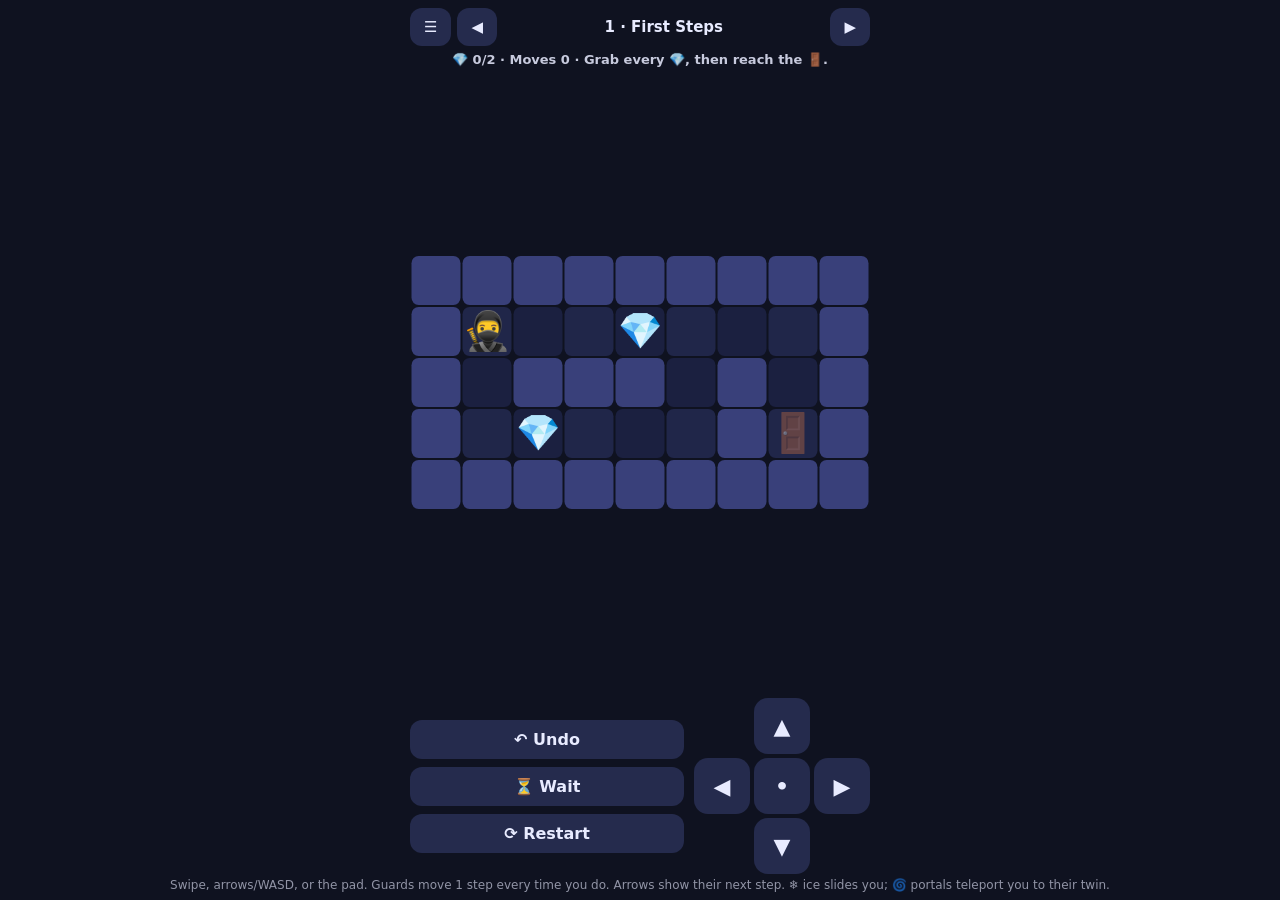
==== index.html @ 70b58069 "Add files via upload" ====
<!DOCTYPE html>
<html lang="en"><head><meta charset="utf-8">
<meta name="viewport" content="width=device-width,initial-scale=1,maximum-scale=1,user-scalable=no,viewport-fit=cover">
<meta name="mobile-web-app-capable" content="yes"><meta name="apple-mobile-web-app-capable" content="yes">
<title>Shadow Heist</title>
<meta name="theme-color" content="#0f1220"><meta name="description" content="Shadow Heist - a stealth logic puzzle game. 105 levels, works offline.">
<link rel="manifest" href="/manifest.webmanifest"><link rel="icon" href="/icon-192.png"><link rel="apple-touch-icon" href="/icon-192.png">
<style>
*{box-sizing:border-box;-webkit-tap-highlight-color:transparent;user-select:none;-webkit-user-select:none}
html,body{margin:0;height:100%;background:#0f1220;color:#e8ebff;font-family:system-ui,-apple-system,sans-serif;overflow:hidden;touch-action:none}
#app{height:100%;display:flex;flex-direction:column;align-items:center;padding:max(8px,env(safe-area-inset-top)) 10px max(8px,env(safe-area-inset-bottom))}
.bar{width:100%;max-width:460px;display:flex;align-items:center;justify-content:space-between;gap:6px;font-weight:700;font-size:15px}
.bar span{flex:1;text-align:center}
button{font:inherit;color:#e8ebff;background:#252b4d;border:0;border-radius:12px;padding:10px 14px;font-weight:700}
button:active{background:#3a4280;transform:scale(.95)}
#wrap{flex:1;min-height:0;width:100%;max-width:460px;margin:6px 0}
canvas{width:100%;height:100%;display:block}
#ctl{width:100%;max-width:460px;display:flex;align-items:center;justify-content:space-between;gap:10px}
.act{display:flex;flex-direction:column;gap:8px;flex:1}
#dp{display:grid;grid-template-columns:repeat(3,56px);grid-template-rows:repeat(3,56px);gap:4px}
#dp button{padding:0;font-size:22px;border-radius:14px}
#ov{position:fixed;inset:0;background:rgba(10,12,28,.88);display:none;flex-direction:column;align-items:center;justify-content:center;gap:14px;text-align:center;padding:20px}
#ov h1{margin:0;font-size:34px}#ov p{margin:0;opacity:.85;max-width:320px;line-height:1.4}
#ov button{background:#ffcc4d;color:#222;font-size:18px;padding:12px 26px}
#menu{position:fixed;inset:0;background:rgba(10,12,28,.97);display:none;flex-direction:column;align-items:center;padding:max(14px,env(safe-area-inset-top)) 14px 14px;overflow-y:auto;touch-action:pan-y}
#gr{display:grid;grid-template-columns:repeat(5,1fr);gap:8px;width:100%;max-width:420px;margin:12px 0}
#gr button{padding:12px 0;font-size:15px}#gr .dn{background:#2d6a4f}#gr .cu{outline:3px solid #ffcc4d}
#hint{font-size:12px;opacity:.6;margin-top:4px;text-align:center}
</style></head>
<body><div id="app">
<div class="bar"><button id="mn">☰</button><button id="pv">◀</button><span id="ti"></span><button id="nx">▶</button></div>
<div class="bar" style="font-size:13px;opacity:.85;margin-top:6px"><span id="st"></span></div>
<div id="wrap"><canvas id="c"></canvas></div>
<div id="ctl">
 <div class="act"><button id="un">↶ Undo</button><button id="wt">⏳ Wait</button><button id="rs">⟳ Restart</button></div>
 <div id="dp"><i></i><button data-d="0,-1">▲</button><i></i><button data-d="-1,0">◀</button><button data-d="0,0">•</button><button data-d="1,0">▶</button><i></i><button data-d="0,1">▼</button><i></i></div>
</div>
<div id="hint">Swipe, arrows/WASD, or the pad. Guards move 1 step every time you do. Arrows show their next step. ❄ ice slides you; 🌀 portals teleport you to their twin.</div>
</div>
<div id="menu"><h2 style="margin:6px 0">Choose level</h2><div id="gr"></div><button id="mc">Close</button></div>
<div id="ov"><h1 id="oh"></h1><p id="op"></p><button id="ob"></button></div>
<script>
// Legend: # wall . floor P you * gem E exit  B crate (push it)
// guards: h→ H← v↓ V↑ (patrol, turn around at walls/crates)
const L=[
{n:"1 · First Steps",t:"Grab every 💎, then reach the 🚪.",m:[
"#########",
"#P..*...#",
"#.###.#.#",
"#.*...#E#",
"#########"]},
{n:"2 · The Patrol",t:"One guard. Time your dash — you can Wait.",m:[
"#########",
"#P......#",
"#.#####.#",
"#.*.h.*.#",
"#.#####.#",
"#......E#",
"#########"]},
{n:"3 · Crossfire",t:"Two guards. Watch their arrows.",m:[
"#########",
"#P..*...#",
"#.#.#.#.#",
"#....H..#",
"#.#.#.#.#",
"#*.v..*E#",
"#########"]},
{n:"4 · Hide & Seek",t:"The corridor is narrow. Find the nook.",m:[
"#########",
"#P......#",
"#.#####.#",
"#.*...*.#",
"#.#######",
"#...h..E#",
"###.#####",
"#########"]},
{n:"5 · Crate Wall",t:"Crates stop guards too. Use them.",m:[
"###########",
"#P...#...*#",
"#.##.#.##.#",
"#.*..B..#.#",
"#.##.#.##.#",
"#....h....#",
"#.##.#.##.#",
"#*...V...E#",
"###########"]},
{n:"6 · Alley",t:"Plan your route.",m:["#######","#..*..#","#.E...#","#..*..#","#...P.#","#######"]},
{n:"7 · Rooftop",t:"Plan your route.",m:["#######","#....E#","#.....#","#*..P.#","#.*...#","#######"]},
{n:"8 · Vault",t:"Plan your route.",m:["#######","#*..P.#","#.....#","#.....#","#..*E.#","#######"]},
{n:"9 · Lobby",t:"Watch the arrows. Timing is everything.",m:["#######","#.EV..#","#.*...#","#P....#","#...*.#","#######"]},
{n:"10 · Archive",t:"Watch the arrows. Timing is everything.",m:["#######","#.EP..#","#.....#","#h..*.#","#...*.#","#######"]},
{n:"11 · Garage",t:"Watch the arrows. Timing is everything.",m:["#######","#..vE.#","#..*..#","#..*..#","#....P#","#######"]},
{n:"12 · Tunnel",t:"Guards turn at walls and crates.",m:["#######","#.....#","#..E.*#","#.H...#","#.B*.P#","#######"]},
{n:"13 · Gallery",t:"Guards turn at walls and crates.",m:["#######","#.B.VE#","#.....#","#...*.#","#P.*..#","#######"]},
{n:"14 · Cellar",t:"Guards turn at walls and crates.",m:["#######","#..*..#","#..*H.#","#P..E.#","#....B#","#######"]},
{n:"15 · Atrium",t:"Guards turn at walls and crates.",m:["#######","#...vE#","#P..*.#","#.*...#","#B....#","#######"]},
{n:"16 · Lab",t:"Guards turn at walls and crates.",m:["#######","#H.**.#","#.....#","#B.E..#","#...P.#","#######"]},
{n:"17 · Dock",t:"Guards turn at walls and crates.",m:["#######","#..*.E#","#.*..B#","#.v...#","#...P.#","#######"]},
{n:"18 · Penthouse",t:"Guards turn at walls and crates.",m:["########","#B.*#*.#","#*....h#","#..E...#","##..P..#","########"]},
{n:"19 · Bunker",t:"Guards turn at walls and crates.",m:["########","#.P..*B#","#*E#...#","#...H*.#","##.....#","########"]},
{n:"20 · Museum",t:"Guards turn at walls and crates.",m:["########","#.V*.###","#B..*..#","#E*....#","#P..##.#","########"]},
{n:"21 · Casino",t:"Guards turn at walls and crates.",m:["########","#*....P#","#..B#.*#","#.H....#","#E#*#V##","#..#####","########"]},
{n:"22 · Subway",t:"Guards turn at walls and crates.",m:["########","##..H..#","#..V.*.#","#.*..E.#","#*#..P##","#B.....#","########"]},
{n:"23 · Library",t:"Guards turn at walls and crates.",m:["########","#P..#*.#","#....B.#","#..*v#.#","#.....V#","##.*.E.#","########"]},
{n:"24 · Harbor",t:"Guards turn at walls and crates.",m:["########","#....P.#","#.B...##","#...E#*#","#h*.H*.#","###...##","########"]},
{n:"25 · Mansion",t:"Guards turn at walls and crates.",m:["########","#......#","#VE#..P#","#...B#.#","#*#.h.*#","#..#..*#","########"]},
{n:"26 · Depot",t:"Guards turn at walls and crates.",m:["########","#..v...#","##.*..B#","#.#....#","#.*..h.#","#*PE##.#","########"]},
{n:"27 · Tower",t:"Guards turn at walls and crates.",m:["########","#.B..#.#","#V#...V#","#*.#*..#","#..P*#.#","#...#.E#","########"]},
{n:"28 · Cargo",t:"Guards turn at walls and crates.",m:["########","#.E..#.#","#..#..*#","#.*.h.V#","#*.#...#","#B...P.#","########"]},
{n:"29 · Studio",t:"Guards turn at walls and crates.",m:["########","#.*E.P##","#.#.####","##.*H..#","#..*hB.#","#..#...#","########"]},
{n:"30 · Bank",t:"Guards turn at walls and crates.",m:["#########","#..*.h..#","#.#.#E*B#","##..#.P.#","#.*...*.#","#..v#...#","#########"]},
{n:"31 · Metro",t:"Guards turn at walls and crates.",m:["#########","#...E.*.#","#P.....##","#..B..V.#","#.#.*...#","##H*.*#.#","#########"]},
{n:"32 · Palace",t:"Guards turn at walls and crates.",m:["#########","##.v...B#","#.H.*.P.#","#*#.#..*#","#.*..#.##","#...E.###","#########"]},
{n:"33 · Foundry",t:"Guards turn at walls and crates.",m:["#########","#*#.#.*##","#......##","#..#.P#.#","#v#..#.B#","#E*H..*.#","#########"]},
{n:"34 · Express",t:"Guards turn at walls and crates.",m:["#########","#.###.#.#","#.##.E..#","#*h..#*B#","#v...*..#","#*#...#P#","#########"]},
{n:"35 · Lounge",t:"Guards turn at walls and crates.",m:["#########","#.*P.##.#","#....E..#","#.v#.h..#","#*..*#.*#","##.B###.#","#########"]},
{n:"36 · Citadel",t:"Guards turn at walls and crates.",m:["#########","#BH.**.##","##...#..#","##.P...##","##*..#V.#","###....*#","###..E..#","#########"]},
{n:"37 · Grid",t:"Guards turn at walls and crates.",m:["#########","##*.h.#.#","##*V.B..#","###..*..#","#P..B#..#","#.#.#.*.#","#.#.#E#.#","#########"]},
{n:"38 · Maze",t:"Guards turn at walls and crates.",m:["#########","#...EP*B#","#h......#","##*.h..*#","#.#..#..#","#.*##.#.#","#.......#","#########"]},
{n:"39 · Loop",t:"Guards turn at walls and crates.",m:["#########","#.#.B..##","#...B#*.#","#*#.#.#.#","#..h..*.#","##....P.#","#*h....E#","#########"]},
{n:"40 · Shaft",t:"Guards turn at walls and crates.",m:["#########","######..#","####..*.#","##B.##EV#","#h......#","#.*.*#P.#","#...*.#.#","#########"]},
{n:"41 · Relay",t:"Guards turn at walls and crates.",m:["#########","#.v##.*.#","#..#.##.#","#*..*##P#","#B...#..#","#..#V...#","#E.H...*#","#########"]},
{n:"42 · Nexus",t:"Guards turn at walls and crates.",m:["##########","##...#..*#","#.*.H##..#","#H....*.##","##B#..P*##","##B..*..E#","#h......##","##########"]},
{n:"43 · Cipher",t:"Guards turn at walls and crates.",m:["##########","#*##.....#","#..##*.#.#","#v..H*####","#.#E.B.#.#","#..*.#...#","#...v.*.P#","##########"]},
{n:"44 · Mirage",t:"Guards turn at walls and crates.",m:["##########","#**H...###","#.E...P#.#","#V#B....H#","#..##*##.#","#*..##*###","#......###","##########"]},
{n:"45 · Eclipse",t:"Guards turn at walls and crates.",m:["##########","##.*h.####","##BB.#####","#.h...#..#","#...*..P##","#...vE.**#","#......#*#","##########"]},
{n:"46 · Phantom",t:"Guards turn at walls and crates.",m:["##########","#.E.BP...#","#.v.....v#","##*......#","##*#..#..#","#*...*#..#","#..#H.*..#","##########"]},
{n:"47 · Echo",t:"Guards turn at walls and crates.",m:["##########","#...hV...#","###..*#E.#","##.*.*.#P#","###...#..#","##**#V...#","#...B...##","##########"]},
{n:"48 · Pulse",t:"Guards turn at walls and crates.",m:["##########","##h*...*.#","#..*##...#","#.....#.B#","#.#H.....#","#.E...P..#","#...h**..#","##########"]},
{n:"49 · Vertex",t:"Guards turn at walls and crates.",m:["##########","##.H.**.B#","#.#..#..E#","#VB#..H..#","#*.##*#..#","#*#..#.P.#","#........#","##########"]},
{n:"50 · Zenith",t:"Guards turn at walls and crates.",m:["##########","#*..P....#","#.h...*.H#","##.##B.#*#","#..#.#.###","##.H....##","#...*#*EB#","##########"]},
{n:"51 · Orbit",t:"Guards turn at walls and crates.",m:["##########","#...*....#","#.*...#..#","##.E##P*##","#.v###...#","#.#..#...#","#...*h...#","#.*B..#v##","##########"]},
{n:"52 · Prism",t:"Guards turn at walls and crates.",m:["##########","#.....#.*#","#*..H..h.#","#.P.E.####","#...*V.###","#.#..*.###","###...B.##","#.*...####","##########"]},
{n:"53 · Rift",t:"Guards turn at walls and crates.",m:["##########","#....#####","#P..v#.###","#...*...##","#..#..**H#","#*.h...###","#....#..##","#..BE.#*##","##########"]},
{n:"54 · Ember",t:"Guards turn at walls and crates.",m:["###########","#..#.*..###","##.#...####","#..B*.*..##","#..#.V.#..#","#B..#.v..*#","#.#.#.*.*P#","#.#.#.V..E#","###########"]},
{n:"55 · Frost",t:"Guards turn at walls and crates.",m:["###########","#.###*#.P.#","#...h.##.##","##*.#.##..#","#.**#..#.##","#.##BV#..E#","##.H..#**.#","#####...#.#","###########"]},
{n:"56 · Onyx",t:"Guards turn at walls and crates.",m:["###########","###.#.....#","#v.*.E...##","#..#..*..##","#.....#...#","#*P....v..#","#.#.H.*..H#","#B.*...#*.#","###########"]},
{n:"57 · Cobalt",t:"Guards turn at walls and crates.",m:["###########","#.#*..#..*#","#..*.h.#.##","##*#*...V##","###.#E##.B#","##...P...##","##.##...H.#","#h....#..*#","###########"]},
{n:"58 · Argon",t:"Guards turn at walls and crates.",m:["###########","###*###...#","##.P##.H*.#","#...*hH**##","##..#E....#","#..B.#...##","#.B#.##V..#","#.*.###..##","###########"]},
{n:"59 · Helix",t:"Guards turn at walls and crates.",m:["###########","#....H**.##","##.#..#*..#","#..#....v.#","#.#*.*.#.##","#.#v.#..#.#","#E.*B#.P#.#","#...#....h#","###########"]},
{n:"60 · Quartz",t:"Guards turn at walls and crates.",m:["###########","#....*...*#","#####..#..#","#BH*....h.#","#.v...#...#","#.*......E#","#...#.*...#","#*..h....P#","###########"]},
{n:"61 · Apex",t:"Guards turn at walls and crates.",m:["###########","#...*..*..#","###BP##.#E#","#.#.#.##..#","#.v...H#.##","#..#V#B..##","##.#*...V.#","#...*.**.##","###########"]},
{n:"62 · Shadow",t:"Guards turn at walls and crates.",m:["###########","##h...#*###","#.#EH.....#","#.B.#.....#","##B##.*h.##","#**..*#.###","#.##.V...##","#..P#.*####","###########"]},
{n:"63 · Ghost",t:"Guards turn at walls and crates.",m:["###########","##.P#######","#.*..######","#B..h.###.#","#*v#.E..*H#","#..##.#v.*#","##.####.#.#","#**##...#.#","###########"]},
{n:"64 · Finale",t:"Guards turn at walls and crates.",m:["###########","#....h#...#","###.*#V...#","####.H..#P#","#*##...#BE#","#h......#.#","#.*#*.*...#","#.*.#..#..#","###########"]},
{n:"65 · Legend",t:"Guards turn at walls and crates.",m:["###########","##.*#.P...#","##.#....#.#","#...#.#..V#","###.*.H*v.#","###.#v.#.E#","##.*#*#...#","#..*B..#..#","###########"]},
{n:"★66 · Glacier",t:"❄ Ice slides you until something blocks you. Guards only move once per slide.",m:["########","#~~....#","#P~.*..#","#....E.#","#.H.*.*#","#...B..#","########"]},
{n:"★67 · Mirror",t:"❄ Ice slides you until something blocks you. Guards only move once per slide.",m:["########","#..*~V.#","#......#","#....*.#","#P~..*.#","#....BE#","########"]},
{n:"★68 · Echo",t:"❄ Ice slides you until something blocks you. Guards only move once per slide.",m:["########","#P..*..#","#.*.~~~#","#...H*.#","#~~~...#","#..B.E.#","########"]},
{n:"★69 · Prism",t:"❄ Ice slides you until something blocks you. Guards only move once per slide.",m:["########","#*..*hB#","#......#","#.1.*.P#","#.1~~*~#","#E~~V..#","########"]},
{n:"★70 · Rift",t:"❄ Ice slides you until something blocks you. Guards only move once per slide.",m:["########","#.~..E.#","#P~.B*.#","#~~~...#","#......#","#h..**.#","########"]},
{n:"★71 · Vortex",t:"❄ Ice slides you until something blocks you. Guards only move once per slide.",m:["########","#..P...#","#...*..#","#.11...#","#~~~*B.#","#.*~v.E#","########"]},
{n:"★72 · Cipher",t:"❄ Ice slides you until something blocks you. Guards only move once per slide.",m:["########","#.~.*..#","#...*..#","#...P..#","#.B~...#","#E.*..H#","########"]},
{n:"★73 · Enigma",t:"❄ Ice slides you until something blocks you. Guards only move once per slide.",m:["########","#..E...#","#.h..*.#","#.~....#","#.~...P#","#**.B~.#","########"]},
{n:"★74 · Paradox",t:"🌀 Portals teleport you to their twin. Guards ignore them.",m:["###########","##B#.#.####","##..V~~~h##","#.*..~1*###","####.~2.###","#B**#~2..##","##P#.~1.E##","#..***~v..#","###########"]},
{n:"★75 · Labyrinth",t:"🌀 Portals teleport you to their twin. Guards ignore them.",m:["#########","#..E.~#.#","#*..1.~~#","###.B#.*#","#...H##.#","#.1#*~~##","#.P#.*h.#","#########"]},
{n:"★76 · Riddle",t:"🌀 Portals teleport you to their twin. Guards ignore them.",m:["########","#~~~1~P#","#~*1.B.#","#~.....#","#...*..#","#.*.hE.#","########"]},
{n:"★77 · Gambit",t:"🌀 Portals teleport you to their twin. Guards ignore them.",m:["##########","##.#....H#","#.*.#*P..#","#.#B*~.#V#","#*~E~#...#","#V.*#2~.##","#2*.#B1.1#","##########"]},
{n:"★78 · Zugzwang",t:"🌀 Portals teleport you to their twin. Guards ignore them.",m:["##########","#*#.##*~~#","#.#~B.*.B#","#~.~#*H..#","#..~###..#","#.#~##E..#","#.P~*~1v1#","##########"]},
{n:"★79 · Sphinx",t:"🌀 Portals teleport you to their twin. Guards ignore them.",m:["##########","##V.1.*B2#","#.*.*#B.##","#..P#.#.1#","#..~~~.*~#","##h~.....#","#.2*~.E*##","##########"]},
{n:"★80 · Oracle",t:"🌀 Portals teleport you to their twin. Guards ignore them.",m:["########","#~1....#","#E*~...#","#*vB.P.#","#.*.1..#","#H....*#","########"]},
{n:"★81 · Axiom",t:"🌀 Portals teleport you to their twin. Guards ignore them.",m:["##########","###..#2*V#","#.h..~.*.#","##..2~.P.#","#.E##B~~*#","#.#B.#**1#","#...#.1#.#","##.*h~...#","##########"]},
{n:"★82 · Theorem",t:"🌀 Portals teleport you to their twin. Guards ignore them.",m:["###########","#...**...E#","#1P2.~#.#~#","#..#*....~#","#~*H..*h.~#","#B#..##...#","##12#B..*.#","#....h.#~##","###########"]},
{n:"★83 · Matrix",t:"🌀 Portals teleport you to their twin. Guards ignore them.",m:["#########","#..v~#.P#","#1*.B#.~#","#..*.~.~#","#.E**#.~#","#..v.#.1#","#########"]},
{n:"★84 · Fractal",t:"Combine ice, portals and crates. Think several moves ahead.",m:["#########","#*#..~E.#","#V..#1~.#","#~~.1#~.#","#..P.*B*#","##.*...h#","#########"]},
{n:"★85 · Tesseract",t:"Combine ice, portals and crates. Think several moves ahead.",m:["###########","#..h.1..*E#","#..#**.h#~#","#*~..H..#.#","#.##*#.~~2#","#..~#..*..#","##*~.##P~B#","#.1..2...B#","###########"]},
{n:"★86 · Nemesis",t:"Combine ice, portals and crates. Think several moves ahead.",m:["#########","#*..*H###","#.#P.*###","#V.....##","#~.*#...#","#~~1~~.E#","#~B.*~1##","#########"]},
{n:"★87 · Abyss",t:"Combine ice, portals and crates. Think several moves ahead.",m:["##########","#...#.##1#","#..##H.*.#","#*B~B~#.1#","#*E#...#.#","#.*h~~P#.#","#.#~~#~*.#","##########"]},
{n:"★88 · Cascade",t:"Combine ice, portals and crates. Think several moves ahead.",m:["#########","#.~###~*#","#*..###v#","#P#.*#..#","#*.B~~#.#","#1.#V..1#","##*....E#","#########"]},
{n:"★89 · Pinnacle",t:"Combine ice, portals and crates. Think several moves ahead.",m:["#########","#v.#*~#.#","#.#....1#","#*~~H.#.#","#..*.B#E#","#.P.1..*#","#..#~~..#","#########"]},
{n:"★90 · Chimera",t:"Combine ice, portals and crates. Think several moves ahead.",m:["#########","###.~.1.#","#*#V~B~E#","#*#*1...#","#...P..##","#**...H##","#..#..~##","#########"]},
{n:"★91 · Kraken",t:"Combine ice, portals and crates. Think several moves ahead.",m:["##########","##2..~.*##","##.*#h*..#","##BH~~.~B#","#.E..1.P.#","#..*h#.~1#","#..2*.*~##","##########"]},
{n:"★92 · Obsidian",t:"Combine ice, portals and crates. Think several moves ahead.",m:["###########","#...*2.####","#1.E*B#..##","#.1~#*.~###","##~~~h.H###","#..~.~H**.#","#..~2..##.#","#..B*P.~~*#","###########"]},
{n:"★93 · Warden",t:"Combine ice, portals and crates. Think several moves ahead.",m:["#########","#.*#..#E#","#*...H..#","##~..~*1#","#..1..B.#","##V..~P*#","#########"]},
{n:"★94 · Phoenix",t:"Combine ice, portals and crates. Think several moves ahead.",m:["##########","#1......h#","#B.~~~#~~#","#...#*..*#","#P..#~1~*#","#*#..B.2##","#.#.*.h2E#","##########"]},
{n:"★95 · Wraith",t:"Combine ice, portals and crates. Think several moves ahead.",m:["##########","#~~E#.*.P#","#.V#.#~2B#","#....2.#.#","##*..~..V#","#**..1..~#","#.*1.B#.*#","##########"]},
{n:"★96 · Titan",t:"Combine ice, portals and crates. Think several moves ahead.",m:["###########","#.*P*#~2.##","#~~1#*~#*.#","##..#.##..#","#V..#..2V.#","#.~.......#","#.E.*..#*B#","#*..1V#..B#","###########"]},
{n:"★97 · Leviathan",t:"Combine ice, portals and crates. Think several moves ahead.",m:["###########","#..*..#.~.#","#.v2#E#.###","#...#.*BB~#","#~~..#..~~#","##~h*.**.2#","##V.~~#*.~#","#.1*...1#P#","###########"]},
{n:"★98 · Eclipse",t:"Combine ice, portals and crates. Think several moves ahead.",m:["#########","##*.E#~*#","#1#.#.*##","#~~V.B..#","#*.~H...#","#1.~...P#","#########"]},
{n:"★99 · Nebula",t:"Combine ice, portals and crates. Think several moves ahead.",m:["##########","#E...###v#","#.#2B*#..#","#.1#2.B..#","#...#V.#*#","#1P#.~*..#","#~~~~.H*.#","#~.*.##*.#","##########"]},
{n:"★100 · Singularity",t:"Combine ice, portals and crates. Think several moves ahead.",m:["###########","#~..~E*#..#","##1##B.##*#","#.#.B..*..#","#1*.2#.*.##","#.#..~.*v.#","#h...~*..##","#~#v.~P#2.#","###########"]},
{n:"★101 · Infinity",t:"Combine ice, portals and crates. Think several moves ahead.",m:["###########","#.~#*B.*B.#","#.V.~~~2~.#","#..*....#E#","#*....#1#.#","#*.#V1..~~#","##.*..P.~~#","#..##*.#2v#","###########"]},
{n:"★102 · Omega",t:"Combine ice, portals and crates. Think several moves ahead.",m:["#########","#~~#....#","#...*.H*#","#P#~~~#.#","#*.B.V1##","##..E...#","#*.*1...#","#########"]},
{n:"★103 · Apex",t:"Combine ice, portals and crates. Think several moves ahead.",m:["###########","#P.#~Bh...#","#..#~v#1..#","#.1#...2..#","#.*E*.B~~.#","#.*~..*.#.#","##....#.~*#","##V*.#.2*~#","###########"]},
{n:"★104 · Genius",t:"Combine ice, portals and crates. Think several moves ahead.",m:["##########","#~P.#~~~.#","##1##*.*~#","#.B......#","#...*.B2E#","#1.#..h.2#","#.#**.h..#","##########"]},
{n:"★105 · Glacier",t:"Combine ice, portals and crates. Think several moves ahead.",m:["###########","##.~~*.#~2#","#*#..**.2.#","#~..B....1#","#*.....E..#","#P~~~~H.#.#","#..V..H#..#","#.B1.~~*#.#","###########"]}
];
const $=id=>document.getElementById(id),cv=$("c"),x=cv.getContext("2d");
let lv=0,g,hist=[],best={},shake=0;
try{best=JSON.parse(localStorage.getItem("shadowheist")||"{}")}catch(e){}
const saveB=()=>{try{localStorage.setItem("shadowheist",JSON.stringify(best))}catch(e){}};
const k=(a,b)=>b*g.w+a;
function init(i){
 lv=(i+L.length)%L.length;const m=L[lv].m;const pp={};
 g={w:m[0].length,h:m.length,wall:new Set(),gems:new Set(),box:new Set(),gd:[],ice:new Set(),por:{},pic:{},p:null,e:null,moves:0,st:"play"};
 m.forEach((r,y)=>[...r].forEach((c,a)=>{
  if(c=="#")g.wall.add(k(a,y));
  else if(c=="~")g.ice.add(k(a,y));
  else if(c>="1"&&c<="9")(pp[c]=pp[c]||[]).push({x:a,y,c});
  else if(c=="*")g.gems.add(k(a,y));
  else if(c=="B")g.box.add(k(a,y));
  else if(c=="P")g.p={x:a,y};
  else if(c=="E")g.e={x:a,y};
  else if("hHvV".includes(c))g.gd.push({x:a,y,dx:c=="h"?1:c=="H"?-1:0,dy:c=="v"?1:c=="V"?-1:0});
 }));
 for(const c in pp){const v=pp[c];if(v.length==2){const A=k(v[0].x,v[0].y),B=k(v[1].x,v[1].y);g.por[A]=v[1];g.por[B]=v[0];g.pic[A]=g.pic[B]=c}}
 g.total=g.gems.size;hist=[];try{localStorage.setItem("shadowheist_last",lv)}catch(e){}$("ov").style.display="none";ui();fit();
}
const snap=()=>JSON.stringify({p:g.p,gems:[...g.gems],box:[...g.box],gd:g.gd,moves:g.moves});
function restore(s){s=JSON.parse(s);g.p=s.p;g.gems=new Set(s.gems);g.box=new Set(s.box);g.gd=s.gd;g.moves=s.moves;g.st="play";$("ov").style.display="none"}
const guardAt=(a,b)=>g.gd.some(o=>o.x==a&&o.y==b);
const solid=(a,b)=>g.wall.has(k(a,b))||g.box.has(k(a,b));
function step(dx,dy){
 if(g.st!="play")return;
 const s=snap(),px=g.p.x,py=g.p.y;let nx=px,ny=py;
 if(dx||dy){
  nx=px+dx;ny=py+dy;
  if(g.wall.has(k(nx,ny))){shake=6;return}
  if(g.box.has(k(nx,ny))){
   const bx=nx+dx,by=ny+dy;
   if(solid(bx,by)||g.gems.has(k(bx,by))||(bx==g.e.x&&by==g.e.y)||guardAt(bx,by)||g.por[k(bx,by)]){shake=6;return}
   g.box.delete(k(nx,ny));g.box.add(k(bx,by));
  }
  const q=g.por[k(nx,ny)];if(q){nx=q.x;ny=q.y}
 }
 hist.push(s);g.moves++;
 if(dx||dy){
  for(;;){g.gems.delete(k(nx,ny));g.p={x:nx,y:ny};if(guardAt(nx,ny))return lose();
   if(!g.ice.has(k(nx,ny)))break;const ax=nx+dx,ay=ny+dy;if(solid(ax,ay))break;nx=ax;ny=ay}
 }else g.gems.delete(k(nx,ny));
 if(!g.gems.size&&nx==g.e.x&&ny==g.e.y)return win();
 let caught=false;
 for(const o of g.gd){
  const ox=o.x,oy=o.y;
  let tx=ox+o.dx,ty=oy+o.dy;
  if(solid(tx,ty)){o.dx*=-1;o.dy*=-1;tx=ox+o.dx;ty=oy+o.dy;if(solid(tx,ty))continue}
  o.x=tx;o.y=ty;
  if((tx==nx&&ty==ny)||(tx==px&&ty==py&&ox==nx&&oy==ny))caught=true;
 }
 if(caught)return lose();
 ui();draw();
}
function undo(){if(hist.length){restore(hist.pop());ui();draw()}}
function lose(){g.st="lose";shake=14;buzz();ui();draw();ov("Busted! 🚨","A guard caught you. Think about the timing.","Undo last move",()=>undo())}
function win(){
 g.st="win";const b=best[lv];if(!b||g.moves<b)best[lv]=g.moves;saveB();ui();draw();
 const last=lv==L.length-1;
 ov(last?"Master Thief! 🏆":"Level clear! 🎉","Moves: "+g.moves+" · Best: "+best[lv],last?"Play again":"Next level",()=>init(lv+1));
}
function ov(h,p,b,f){$("oh").textContent=h;$("op").textContent=p;$("ob").textContent=b;$("ob").onclick=f;$("ov").style.display="flex"}
function buzz(){try{navigator.vibrate&&navigator.vibrate(80)}catch(e){}}
function menu(){
 const gr=$("gr");gr.innerHTML="";
 L.forEach((l,i)=>{const b=document.createElement("button");b.textContent=(i+1)+(best[i]?" ✓":"");
  if(best[i])b.className="dn";if(i==lv)b.className+=" cu";
  b.onclick=()=>{$("menu").style.display="none";init(i)};gr.appendChild(b)});
 $("menu").style.display="flex";
}
function ui(){
 $("ti").textContent=L[lv].n;
 $("st").textContent="💎 "+(g.total-g.gems.size)+"/"+g.total+"  ·  Moves "+g.moves+(best[lv]?"  ·  Best "+best[lv]:"")+"  ·  "+L[lv].t;
}
function fit(){
 const r=$("wrap").getBoundingClientRect(),d=window.devicePixelRatio||1;
 cv.width=Math.max(10,r.width*d);cv.height=Math.max(10,r.height*d);draw();
}
function draw(){
 if(!g)return;
 const W=cv.width,H=cv.height,cs=Math.floor(Math.min(W/g.w,H/g.h)),ox=(W-cs*g.w)/2,oy=(H-cs*g.h)/2;
 x.clearRect(0,0,W,H);
 let sx=0,sy=0;if(shake>0){sx=(Math.random()-.5)*shake;sy=(Math.random()-.5)*shake;shake--;requestAnimationFrame(draw)}
 x.save();x.translate(ox+sx,oy+sy);
 x.textAlign="center";x.textBaseline="middle";
 const ready=!g.gems.size;
 for(let b=0;b<g.h;b++)for(let a=0;a<g.w;a++){
  const w=g.wall.has(k(a,b));
  x.fillStyle=w?"#39407a":((a+b)%2?"#1b2040":"#202649");
  x.beginPath();x.roundRect(a*cs+1,b*cs+1,cs-2,cs-2,cs*.14);x.fill();
 }
 const em=(s,a,b,sc)=>{x.font=(cs*sc)+"px serif";x.fillText(s,a*cs+cs/2,b*cs+cs/2+cs*.04)};
 g.ice.forEach(i=>{x.fillStyle="rgba(120,210,255,.38)";x.fillRect((i%g.w)*cs+1,Math.floor(i/g.w)*cs+1,cs-2,cs-2);em("❄",i%g.w,Math.floor(i/g.w),.4)});
 for(const i in g.por)em(["🌀","🔮","🧿","🌐"][g.pic[i]-1]||"🌀",+i%g.w,Math.floor(+i/g.w),.7);
 x.globalAlpha=ready?1:.45;em("🚪",g.e.x,g.e.y,.75);x.globalAlpha=1;
 if(ready){x.strokeStyle="#ffcc4d";x.lineWidth=3;x.strokeRect(g.e.x*cs+3,g.e.y*cs+3,cs-6,cs-6)}
 g.gems.forEach(i=>em("💎",i%g.w,Math.floor(i/g.w),.7));
 g.box.forEach(i=>em("📦",i%g.w,Math.floor(i/g.w),.75));
 for(const o of g.gd){
  x.fillStyle="rgba(255,60,80,.25)";x.fillRect(o.x*cs+1,o.y*cs+1,cs-2,cs-2);
  em("👮",o.x,o.y,.72);
  em(o.dx>0?"➡️":o.dx<0?"⬅️":o.dy>0?"⬇️":"⬆️",o.x+o.dx*.38,o.y+o.dy*.38,.28);
 }
 em(g.st=="lose"?"😵":"🥷",g.p.x,g.p.y,.75);
 x.restore();
}
// input
const dirs={ArrowUp:[0,-1],ArrowDown:[0,1],ArrowLeft:[-1,0],ArrowRight:[1,0],w:[0,-1],s:[0,1],a:[-1,0],d:[1,0]};
addEventListener("keydown",e=>{
 const d=dirs[e.key];
 if(d){e.preventDefault();step(...d)}
 else if(e.key==" "){e.preventDefault();step(0,0)}
 else if(e.key=="z"||e.key=="u")undo();
 else if(e.key=="r")init(lv);
});
document.querySelectorAll("#dp button").forEach(b=>b.addEventListener("pointerdown",e=>{e.preventDefault();const[d,f]=b.dataset.d.split(",").map(Number);step(d,f)}));
$("un").onclick=undo;$("wt").onclick=()=>step(0,0);$("rs").onclick=()=>init(lv);
$("mn").onclick=menu;$("mc").onclick=()=>$("menu").style.display="none";
$("pv").onclick=()=>init(lv-1);$("nx").onclick=()=>init(lv+1);
let t0=null;
$("wrap").addEventListener("touchstart",e=>{t0=e.touches[0]},{passive:true});
$("wrap").addEventListener("touchend",e=>{
 if(!t0)return;const t=e.changedTouches[0],dx=t.clientX-t0.clientX,dy=t.clientY-t0.clientY;t0=null;
 if(Math.max(Math.abs(dx),Math.abs(dy))<24)return step(0,0);
 Math.abs(dx)>Math.abs(dy)?step(dx>0?1:-1,0):step(0,dy>0?1:-1);
});
addEventListener("resize",fit);
let st0=0;try{st0=parseInt(localStorage.getItem("shadowheist_last"))||0}catch(e){}
init(st0<L.length?st0:0);
if("serviceWorker"in navigator&&location.protocol.startsWith("http"))addEventListener("load",()=>navigator.serviceWorker.register("/sw.js").catch(()=>{}));
</script></body></html>
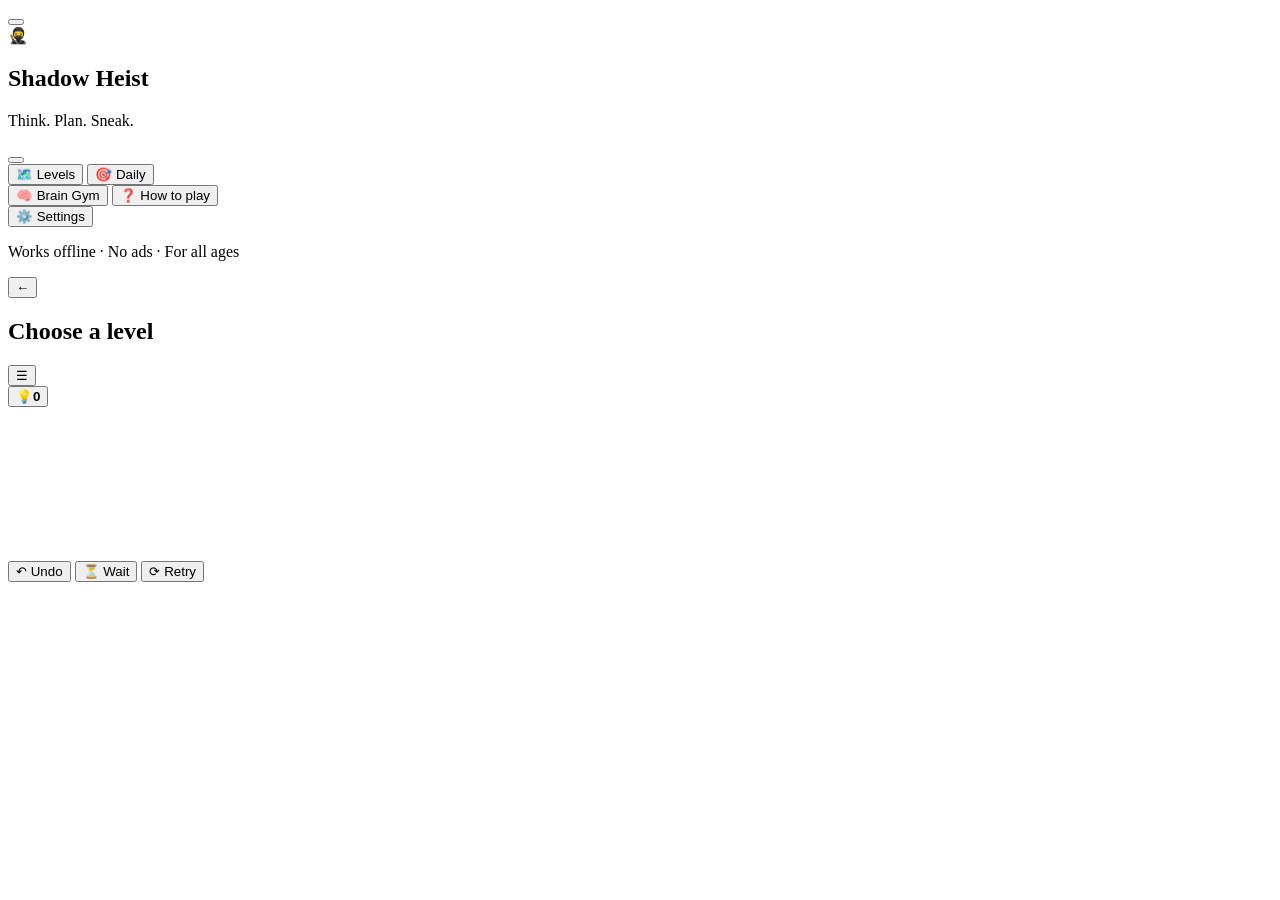
==== commit 0283ca08: "Add files via upload" ====
--- a/index.html
+++ b/index.html
@@ -1,319 +1,96 @@
 <!DOCTYPE html>
-<html lang="en"><head><meta charset="utf-8">
+<html lang="en">
+<head>
+<meta charset="utf-8">
 <meta name="viewport" content="width=device-width,initial-scale=1,maximum-scale=1,user-scalable=no,viewport-fit=cover">
-<meta name="mobile-web-app-capable" content="yes"><meta name="apple-mobile-web-app-capable" content="yes">
+<meta name="theme-color" content="#0f1220">
+<meta name="mobile-web-app-capable" content="yes">
+<meta name="apple-mobile-web-app-capable" content="yes">
+<meta name="apple-mobile-web-app-status-bar-style" content="black-translucent">
+<meta name="apple-mobile-web-app-title" content="Shadow Heist">
+<meta name="description" content="Shadow Heist - a stealth logic puzzle game that trains planning and concentration. 117 levels, works offline, no ads.">
 <title>Shadow Heist</title>
-<meta name="theme-color" content="#0f1220"><meta name="description" content="Shadow Heist - a stealth logic puzzle game. 105 levels, works offline.">
-<link rel="manifest" href="/manifest.webmanifest"><link rel="icon" href="/icon-192.png"><link rel="apple-touch-icon" href="/icon-192.png">
-<style>
-*{box-sizing:border-box;-webkit-tap-highlight-color:transparent;user-select:none;-webkit-user-select:none}
-html,body{margin:0;height:100%;background:#0f1220;color:#e8ebff;font-family:system-ui,-apple-system,sans-serif;overflow:hidden;touch-action:none}
-#app{height:100%;display:flex;flex-direction:column;align-items:center;padding:max(8px,env(safe-area-inset-top)) 10px max(8px,env(safe-area-inset-bottom))}
-.bar{width:100%;max-width:460px;display:flex;align-items:center;justify-content:space-between;gap:6px;font-weight:700;font-size:15px}
-.bar span{flex:1;text-align:center}
-button{font:inherit;color:#e8ebff;background:#252b4d;border:0;border-radius:12px;padding:10px 14px;font-weight:700}
-button:active{background:#3a4280;transform:scale(.95)}
-#wrap{flex:1;min-height:0;width:100%;max-width:460px;margin:6px 0}
-canvas{width:100%;height:100%;display:block}
-#ctl{width:100%;max-width:460px;display:flex;align-items:center;justify-content:space-between;gap:10px}
-.act{display:flex;flex-direction:column;gap:8px;flex:1}
-#dp{display:grid;grid-template-columns:repeat(3,56px);grid-template-rows:repeat(3,56px);gap:4px}
-#dp button{padding:0;font-size:22px;border-radius:14px}
-#ov{position:fixed;inset:0;background:rgba(10,12,28,.88);display:none;flex-direction:column;align-items:center;justify-content:center;gap:14px;text-align:center;padding:20px}
-#ov h1{margin:0;font-size:34px}#ov p{margin:0;opacity:.85;max-width:320px;line-height:1.4}
-#ov button{background:#ffcc4d;color:#222;font-size:18px;padding:12px 26px}
-#menu{position:fixed;inset:0;background:rgba(10,12,28,.97);display:none;flex-direction:column;align-items:center;padding:max(14px,env(safe-area-inset-top)) 14px 14px;overflow-y:auto;touch-action:pan-y}
-#gr{display:grid;grid-template-columns:repeat(5,1fr);gap:8px;width:100%;max-width:420px;margin:12px 0}
-#gr button{padding:12px 0;font-size:15px}#gr .dn{background:#2d6a4f}#gr .cu{outline:3px solid #ffcc4d}
-#hint{font-size:12px;opacity:.6;margin-top:4px;text-align:center}
-</style></head>
-<body><div id="app">
-<div class="bar"><button id="mn">☰</button><button id="pv">◀</button><span id="ti"></span><button id="nx">▶</button></div>
-<div class="bar" style="font-size:13px;opacity:.85;margin-top:6px"><span id="st"></span></div>
-<div id="wrap"><canvas id="c"></canvas></div>
-<div id="ctl">
- <div class="act"><button id="un">↶ Undo</button><button id="wt">⏳ Wait</button><button id="rs">⟳ Restart</button></div>
- <div id="dp"><i></i><button data-d="0,-1">▲</button><i></i><button data-d="-1,0">◀</button><button data-d="0,0">•</button><button data-d="1,0">▶</button><i></i><button data-d="0,1">▼</button><i></i></div>
+<link rel="manifest" href="/manifest.webmanifest">
+<link rel="icon" href="/icon-192.png">
+<link rel="apple-touch-icon" href="/icon-192.png">
+<link rel="stylesheet" href="/css/style.css">
+</head>
+<body>
+<div id="app">
+
+  <!-- LANDING -->
+  <section id="s-landing" class="screen active">
+    <div class="bg-float" aria-hidden="true"></div>
+    <button id="pf-chip" class="chip" aria-label="Switch player"></button>
+    <div class="hero">
+      <div class="logo-emoji" aria-hidden="true">🥷</div>
+      <h1>Shadow <span>Heist</span></h1>
+      <p class="tag">Think. Plan. Sneak.</p>
+    </div>
+    <div id="prog" class="card"></div>
+    <div class="menu">
+      <button id="b-play" class="btn big primary"></button>
+      <div class="row2">
+        <button id="b-levels" class="btn">🗺️ Levels</button>
+        <button id="b-daily" class="btn">🎯 Daily</button>
+      </div>
+      <div class="row2">
+        <button id="b-brain" class="btn">🧠 Brain Gym</button>
+        <button id="b-howto" class="btn">❓ How to play</button>
+      </div>
+      <div class="row2">
+        <button id="b-settings" class="btn">⚙️ Settings</button>
+        <button id="b-install" class="btn" hidden>📲 Install</button>
+      </div>
+    </div>
+    <p class="foot">Works offline &middot; No ads &middot; For all ages</p>
+  </section>
+
+  <!-- LEVEL MAP -->
+  <section id="s-map" class="screen">
+    <header class="topbar">
+      <button id="m-back" class="icon" aria-label="Back">←</button>
+      <h2>Choose a level</h2>
+      <div class="pill" id="m-stars"></div>
+    </header>
+    <div id="map-body" class="scroll"></div>
+  </section>
+
+  <!-- GAME -->
+  <section id="s-game" class="screen">
+    <header class="hud">
+      <button id="g-pause" class="icon" aria-label="Pause">☰</button>
+      <div class="hud-mid"><div id="g-title"></div><div id="g-sub"></div></div>
+      <button id="g-hint" class="icon hint" aria-label="Hint">💡<b id="g-hints">0</b></button>
+    </header>
+    <div class="stats"><span id="g-gems"></span><span id="g-moves"></span><span id="g-best"></span></div>
+    <div id="board-wrap"><canvas id="board"></canvas><div id="board-msg"></div></div>
+    <footer class="controls">
+      <div class="acts">
+        <button id="g-undo" class="btn sm">↶ Undo</button>
+        <button id="g-wait" class="btn sm">⏳ Wait</button>
+        <button id="g-restart" class="btn sm">⟳ Retry</button>
+      </div>
+      <div id="dpad" class="dpad" hidden>
+        <i></i><button data-m="U" aria-label="Up">▲</button><i></i>
+        <button data-m="L" aria-label="Left">◀</button><button data-m="W" aria-label="Wait">•</button><button data-m="R" aria-label="Right">▶</button>
+        <i></i><button data-m="D" aria-label="Down">▼</button><i></i>
+      </div>
+    </footer>
+  </section>
+
 </div>
-<div id="hint">Swipe, arrows/WASD, or the pad. Guards move 1 step every time you do. Arrows show their next step. ❄ ice slides you; 🌀 portals teleport you to their twin.</div>
-</div>
-<div id="menu"><h2 style="margin:6px 0">Choose level</h2><div id="gr"></div><button id="mc">Close</button></div>
-<div id="ov"><h1 id="oh"></h1><p id="op"></p><button id="ob"></button></div>
-<script>
-// Legend: # wall . floor P you * gem E exit  B crate (push it)
-// guards: h→ H← v↓ V↑ (patrol, turn around at walls/crates)
-const L=[
-{n:"1 · First Steps",t:"Grab every 💎, then reach the 🚪.",m:[
-"#########",
-"#P..*...#",
-"#.###.#.#",
-"#.*...#E#",
-"#########"]},
-{n:"2 · The Patrol",t:"One guard. Time your dash — you can Wait.",m:[
-"#########",
-"#P......#",
-"#.#####.#",
-"#.*.h.*.#",
-"#.#####.#",
-"#......E#",
-"#########"]},
-{n:"3 · Crossfire",t:"Two guards. Watch their arrows.",m:[
-"#########",
-"#P..*...#",
-"#.#.#.#.#",
-"#....H..#",
-"#.#.#.#.#",
-"#*.v..*E#",
-"#########"]},
-{n:"4 · Hide & Seek",t:"The corridor is narrow. Find the nook.",m:[
-"#########",
-"#P......#",
-"#.#####.#",
-"#.*...*.#",
-"#.#######",
-"#...h..E#",
-"###.#####",
-"#########"]},
-{n:"5 · Crate Wall",t:"Crates stop guards too. Use them.",m:[
-"###########",
-"#P...#...*#",
-"#.##.#.##.#",
-"#.*..B..#.#",
-"#.##.#.##.#",
-"#....h....#",
-"#.##.#.##.#",
-"#*...V...E#",
-"###########"]},
-{n:"6 · Alley",t:"Plan your route.",m:["#######","#..*..#","#.E...#","#..*..#","#...P.#","#######"]},
-{n:"7 · Rooftop",t:"Plan your route.",m:["#######","#....E#","#.....#","#*..P.#","#.*...#","#######"]},
-{n:"8 · Vault",t:"Plan your route.",m:["#######","#*..P.#","#.....#","#.....#","#..*E.#","#######"]},
-{n:"9 · Lobby",t:"Watch the arrows. Timing is everything.",m:["#######","#.EV..#","#.*...#","#P....#","#...*.#","#######"]},
-{n:"10 · Archive",t:"Watch the arrows. Timing is everything.",m:["#######","#.EP..#","#.....#","#h..*.#","#...*.#","#######"]},
-{n:"11 · Garage",t:"Watch the arrows. Timing is everything.",m:["#######","#..vE.#","#..*..#","#..*..#","#....P#","#######"]},
-{n:"12 · Tunnel",t:"Guards turn at walls and crates.",m:["#######","#.....#","#..E.*#","#.H...#","#.B*.P#","#######"]},
-{n:"13 · Gallery",t:"Guards turn at walls and crates.",m:["#######","#.B.VE#","#.....#","#...*.#","#P.*..#","#######"]},
-{n:"14 · Cellar",t:"Guards turn at walls and crates.",m:["#######","#..*..#","#..*H.#","#P..E.#","#....B#","#######"]},
-{n:"15 · Atrium",t:"Guards turn at walls and crates.",m:["#######","#...vE#","#P..*.#","#.*...#","#B....#","#######"]},
-{n:"16 · Lab",t:"Guards turn at walls and crates.",m:["#######","#H.**.#","#.....#","#B.E..#","#...P.#","#######"]},
-{n:"17 · Dock",t:"Guards turn at walls and crates.",m:["#######","#..*.E#","#.*..B#","#.v...#","#...P.#","#######"]},
-{n:"18 · Penthouse",t:"Guards turn at walls and crates.",m:["########","#B.*#*.#","#*....h#","#..E...#","##..P..#","########"]},
-{n:"19 · Bunker",t:"Guards turn at walls and crates.",m:["########","#.P..*B#","#*E#...#","#...H*.#","##.....#","########"]},
-{n:"20 · Museum",t:"Guards turn at walls and crates.",m:["########","#.V*.###","#B..*..#","#E*....#","#P..##.#","########"]},
-{n:"21 · Casino",t:"Guards turn at walls and crates.",m:["########","#*....P#","#..B#.*#","#.H....#","#E#*#V##","#..#####","########"]},
-{n:"22 · Subway",t:"Guards turn at walls and crates.",m:["########","##..H..#","#..V.*.#","#.*..E.#","#*#..P##","#B.....#","########"]},
-{n:"23 · Library",t:"Guards turn at walls and crates.",m:["########","#P..#*.#","#....B.#","#..*v#.#","#.....V#","##.*.E.#","########"]},
-{n:"24 · Harbor",t:"Guards turn at walls and crates.",m:["########","#....P.#","#.B...##","#...E#*#","#h*.H*.#","###...##","########"]},
-{n:"25 · Mansion",t:"Guards turn at walls and crates.",m:["########","#......#","#VE#..P#","#...B#.#","#*#.h.*#","#..#..*#","########"]},
-{n:"26 · Depot",t:"Guards turn at walls and crates.",m:["########","#..v...#","##.*..B#","#.#....#","#.*..h.#","#*PE##.#","########"]},
-{n:"27 · Tower",t:"Guards turn at walls and crates.",m:["########","#.B..#.#","#V#...V#","#*.#*..#","#..P*#.#","#...#.E#","########"]},
-{n:"28 · Cargo",t:"Guards turn at walls and crates.",m:["########","#.E..#.#","#..#..*#","#.*.h.V#","#*.#...#","#B...P.#","########"]},
-{n:"29 · Studio",t:"Guards turn at walls and crates.",m:["########","#.*E.P##","#.#.####","##.*H..#","#..*hB.#","#..#...#","########"]},
-{n:"30 · Bank",t:"Guards turn at walls and crates.",m:["#########","#..*.h..#","#.#.#E*B#","##..#.P.#","#.*...*.#","#..v#...#","#########"]},
-{n:"31 · Metro",t:"Guards turn at walls and crates.",m:["#########","#...E.*.#","#P.....##","#..B..V.#","#.#.*...#","##H*.*#.#","#########"]},
-{n:"32 · Palace",t:"Guards turn at walls and crates.",m:["#########","##.v...B#","#.H.*.P.#","#*#.#..*#","#.*..#.##","#...E.###","#########"]},
-{n:"33 · Foundry",t:"Guards turn at walls and crates.",m:["#########","#*#.#.*##","#......##","#..#.P#.#","#v#..#.B#","#E*H..*.#","#########"]},
-{n:"34 · Express",t:"Guards turn at walls and crates.",m:["#########","#.###.#.#","#.##.E..#","#*h..#*B#","#v...*..#","#*#...#P#","#########"]},
-{n:"35 · Lounge",t:"Guards turn at walls and crates.",m:["#########","#.*P.##.#","#....E..#","#.v#.h..#","#*..*#.*#","##.B###.#","#########"]},
-{n:"36 · Citadel",t:"Guards turn at walls and crates.",m:["#########","#BH.**.##","##...#..#","##.P...##","##*..#V.#","###....*#","###..E..#","#########"]},
-{n:"37 · Grid",t:"Guards turn at walls and crates.",m:["#########","##*.h.#.#","##*V.B..#","###..*..#","#P..B#..#","#.#.#.*.#","#.#.#E#.#","#########"]},
-{n:"38 · Maze",t:"Guards turn at walls and crates.",m:["#########","#...EP*B#","#h......#","##*.h..*#","#.#..#..#","#.*##.#.#","#.......#","#########"]},
-{n:"39 · Loop",t:"Guards turn at walls and crates.",m:["#########","#.#.B..##","#...B#*.#","#*#.#.#.#","#..h..*.#","##....P.#","#*h....E#","#########"]},
-{n:"40 · Shaft",t:"Guards turn at walls and crates.",m:["#########","######..#","####..*.#","##B.##EV#","#h......#","#.*.*#P.#","#...*.#.#","#########"]},
-{n:"41 · Relay",t:"Guards turn at walls and crates.",m:["#########","#.v##.*.#","#..#.##.#","#*..*##P#","#B...#..#","#..#V...#","#E.H...*#","#########"]},
-{n:"42 · Nexus",t:"Guards turn at walls and crates.",m:["##########","##...#..*#","#.*.H##..#","#H....*.##","##B#..P*##","##B..*..E#","#h......##","##########"]},
-{n:"43 · Cipher",t:"Guards turn at walls and crates.",m:["##########","#*##.....#","#..##*.#.#","#v..H*####","#.#E.B.#.#","#..*.#...#","#...v.*.P#","##########"]},
-{n:"44 · Mirage",t:"Guards turn at walls and crates.",m:["##########","#**H...###","#.E...P#.#","#V#B....H#","#..##*##.#","#*..##*###","#......###","##########"]},
-{n:"45 · Eclipse",t:"Guards turn at walls and crates.",m:["##########","##.*h.####","##BB.#####","#.h...#..#","#...*..P##","#...vE.**#","#......#*#","##########"]},
-{n:"46 · Phantom",t:"Guards turn at walls and crates.",m:["##########","#.E.BP...#","#.v.....v#","##*......#","##*#..#..#","#*...*#..#","#..#H.*..#","##########"]},
-{n:"47 · Echo",t:"Guards turn at walls and crates.",m:["##########","#...hV...#","###..*#E.#","##.*.*.#P#","###...#..#","##**#V...#","#...B...##","##########"]},
-{n:"48 · Pulse",t:"Guards turn at walls and crates.",m:["##########","##h*...*.#","#..*##...#","#.....#.B#","#.#H.....#","#.E...P..#","#...h**..#","##########"]},
-{n:"49 · Vertex",t:"Guards turn at walls and crates.",m:["##########","##.H.**.B#","#.#..#..E#","#VB#..H..#","#*.##*#..#","#*#..#.P.#","#........#","##########"]},
-{n:"50 · Zenith",t:"Guards turn at walls and crates.",m:["##########","#*..P....#","#.h...*.H#","##.##B.#*#","#..#.#.###","##.H....##","#...*#*EB#","##########"]},
-{n:"51 · Orbit",t:"Guards turn at walls and crates.",m:["##########","#...*....#","#.*...#..#","##.E##P*##","#.v###...#","#.#..#...#","#...*h...#","#.*B..#v##","##########"]},
-{n:"52 · Prism",t:"Guards turn at walls and crates.",m:["##########","#.....#.*#","#*..H..h.#","#.P.E.####","#...*V.###","#.#..*.###","###...B.##","#.*...####","##########"]},
-{n:"53 · Rift",t:"Guards turn at walls and crates.",m:["##########","#....#####","#P..v#.###","#...*...##","#..#..**H#","#*.h...###","#....#..##","#..BE.#*##","##########"]},
-{n:"54 · Ember",t:"Guards turn at walls and crates.",m:["###########","#..#.*..###","##.#...####","#..B*.*..##","#..#.V.#..#","#B..#.v..*#","#.#.#.*.*P#","#.#.#.V..E#","###########"]},
-{n:"55 · Frost",t:"Guards turn at walls and crates.",m:["###########","#.###*#.P.#","#...h.##.##","##*.#.##..#","#.**#..#.##","#.##BV#..E#","##.H..#**.#","#####...#.#","###########"]},
-{n:"56 · Onyx",t:"Guards turn at walls and crates.",m:["###########","###.#.....#","#v.*.E...##","#..#..*..##","#.....#...#","#*P....v..#","#.#.H.*..H#","#B.*...#*.#","###########"]},
-{n:"57 · Cobalt",t:"Guards turn at walls and crates.",m:["###########","#.#*..#..*#","#..*.h.#.##","##*#*...V##","###.#E##.B#","##...P...##","##.##...H.#","#h....#..*#","###########"]},
-{n:"58 · Argon",t:"Guards turn at walls and crates.",m:["###########","###*###...#","##.P##.H*.#","#...*hH**##","##..#E....#","#..B.#...##","#.B#.##V..#","#.*.###..##","###########"]},
-{n:"59 · Helix",t:"Guards turn at walls and crates.",m:["###########","#....H**.##","##.#..#*..#","#..#....v.#","#.#*.*.#.##","#.#v.#..#.#","#E.*B#.P#.#","#...#....h#","###########"]},
-{n:"60 · Quartz",t:"Guards turn at walls and crates.",m:["###########","#....*...*#","#####..#..#","#BH*....h.#","#.v...#...#","#.*......E#","#...#.*...#","#*..h....P#","###########"]},
-{n:"61 · Apex",t:"Guards turn at walls and crates.",m:["###########","#...*..*..#","###BP##.#E#","#.#.#.##..#","#.v...H#.##","#..#V#B..##","##.#*...V.#","#...*.**.##","###########"]},
-{n:"62 · Shadow",t:"Guards turn at walls and crates.",m:["###########","##h...#*###","#.#EH.....#","#.B.#.....#","##B##.*h.##","#**..*#.###","#.##.V...##","#..P#.*####","###########"]},
-{n:"63 · Ghost",t:"Guards turn at walls and crates.",m:["###########","##.P#######","#.*..######","#B..h.###.#","#*v#.E..*H#","#..##.#v.*#","##.####.#.#","#**##...#.#","###########"]},
-{n:"64 · Finale",t:"Guards turn at walls and crates.",m:["###########","#....h#...#","###.*#V...#","####.H..#P#","#*##...#BE#","#h......#.#","#.*#*.*...#","#.*.#..#..#","###########"]},
-{n:"65 · Legend",t:"Guards turn at walls and crates.",m:["###########","##.*#.P...#","##.#....#.#","#...#.#..V#","###.*.H*v.#","###.#v.#.E#","##.*#*#...#","#..*B..#..#","###########"]},
-{n:"★66 · Glacier",t:"❄ Ice slides you until something blocks you. Guards only move once per slide.",m:["########","#~~....#","#P~.*..#","#....E.#","#.H.*.*#","#...B..#","########"]},
-{n:"★67 · Mirror",t:"❄ Ice slides you until something blocks you. Guards only move once per slide.",m:["########","#..*~V.#","#......#","#....*.#","#P~..*.#","#....BE#","########"]},
-{n:"★68 · Echo",t:"❄ Ice slides you until something blocks you. Guards only move once per slide.",m:["########","#P..*..#","#.*.~~~#","#...H*.#","#~~~...#","#..B.E.#","########"]},
-{n:"★69 · Prism",t:"❄ Ice slides you until something blocks you. Guards only move once per slide.",m:["########","#*..*hB#","#......#","#.1.*.P#","#.1~~*~#","#E~~V..#","########"]},
-{n:"★70 · Rift",t:"❄ Ice slides you until something blocks you. Guards only move once per slide.",m:["########","#.~..E.#","#P~.B*.#","#~~~...#","#......#","#h..**.#","########"]},
-{n:"★71 · Vortex",t:"❄ Ice slides you until something blocks you. Guards only move once per slide.",m:["########","#..P...#","#...*..#","#.11...#","#~~~*B.#","#.*~v.E#","########"]},
-{n:"★72 · Cipher",t:"❄ Ice slides you until something blocks you. Guards only move once per slide.",m:["########","#.~.*..#","#...*..#","#...P..#","#.B~...#","#E.*..H#","########"]},
-{n:"★73 · Enigma",t:"❄ Ice slides you until something blocks you. Guards only move once per slide.",m:["########","#..E...#","#.h..*.#","#.~....#","#.~...P#","#**.B~.#","########"]},
-{n:"★74 · Paradox",t:"🌀 Portals teleport you to their twin. Guards ignore them.",m:["###########","##B#.#.####","##..V~~~h##","#.*..~1*###","####.~2.###","#B**#~2..##","##P#.~1.E##","#..***~v..#","###########"]},
-{n:"★75 · Labyrinth",t:"🌀 Portals teleport you to their twin. Guards ignore them.",m:["#########","#..E.~#.#","#*..1.~~#","###.B#.*#","#...H##.#","#.1#*~~##","#.P#.*h.#","#########"]},
-{n:"★76 · Riddle",t:"🌀 Portals teleport you to their twin. Guards ignore them.",m:["########","#~~~1~P#","#~*1.B.#","#~.....#","#...*..#","#.*.hE.#","########"]},
-{n:"★77 · Gambit",t:"🌀 Portals teleport you to their twin. Guards ignore them.",m:["##########","##.#....H#","#.*.#*P..#","#.#B*~.#V#","#*~E~#...#","#V.*#2~.##","#2*.#B1.1#","##########"]},
-{n:"★78 · Zugzwang",t:"🌀 Portals teleport you to their twin. Guards ignore them.",m:["##########","#*#.##*~~#","#.#~B.*.B#","#~.~#*H..#","#..~###..#","#.#~##E..#","#.P~*~1v1#","##########"]},
-{n:"★79 · Sphinx",t:"🌀 Portals teleport you to their twin. Guards ignore them.",m:["##########","##V.1.*B2#","#.*.*#B.##","#..P#.#.1#","#..~~~.*~#","##h~.....#","#.2*~.E*##","##########"]},
-{n:"★80 · Oracle",t:"🌀 Portals teleport you to their twin. Guards ignore them.",m:["########","#~1....#","#E*~...#","#*vB.P.#","#.*.1..#","#H....*#","########"]},
-{n:"★81 · Axiom",t:"🌀 Portals teleport you to their twin. Guards ignore them.",m:["##########","###..#2*V#","#.h..~.*.#","##..2~.P.#","#.E##B~~*#","#.#B.#**1#","#...#.1#.#","##.*h~...#","##########"]},
-{n:"★82 · Theorem",t:"🌀 Portals teleport you to their twin. Guards ignore them.",m:["###########","#...**...E#","#1P2.~#.#~#","#..#*....~#","#~*H..*h.~#","#B#..##...#","##12#B..*.#","#....h.#~##","###########"]},
-{n:"★83 · Matrix",t:"🌀 Portals teleport you to their twin. Guards ignore them.",m:["#########","#..v~#.P#","#1*.B#.~#","#..*.~.~#","#.E**#.~#","#..v.#.1#","#########"]},
-{n:"★84 · Fractal",t:"Combine ice, portals and crates. Think several moves ahead.",m:["#########","#*#..~E.#","#V..#1~.#","#~~.1#~.#","#..P.*B*#","##.*...h#","#########"]},
-{n:"★85 · Tesseract",t:"Combine ice, portals and crates. Think several moves ahead.",m:["###########","#..h.1..*E#","#..#**.h#~#","#*~..H..#.#","#.##*#.~~2#","#..~#..*..#","##*~.##P~B#","#.1..2...B#","###########"]},
-{n:"★86 · Nemesis",t:"Combine ice, portals and crates. Think several moves ahead.",m:["#########","#*..*H###","#.#P.*###","#V.....##","#~.*#...#","#~~1~~.E#","#~B.*~1##","#########"]},
-{n:"★87 · Abyss",t:"Combine ice, portals and crates. Think several moves ahead.",m:["##########","#...#.##1#","#..##H.*.#","#*B~B~#.1#","#*E#...#.#","#.*h~~P#.#","#.#~~#~*.#","##########"]},
-{n:"★88 · Cascade",t:"Combine ice, portals and crates. Think several moves ahead.",m:["#########","#.~###~*#","#*..###v#","#P#.*#..#","#*.B~~#.#","#1.#V..1#","##*....E#","#########"]},
-{n:"★89 · Pinnacle",t:"Combine ice, portals and crates. Think several moves ahead.",m:["#########","#v.#*~#.#","#.#....1#","#*~~H.#.#","#..*.B#E#","#.P.1..*#","#..#~~..#","#########"]},
-{n:"★90 · Chimera",t:"Combine ice, portals and crates. Think several moves ahead.",m:["#########","###.~.1.#","#*#V~B~E#","#*#*1...#","#...P..##","#**...H##","#..#..~##","#########"]},
-{n:"★91 · Kraken",t:"Combine ice, portals and crates. Think several moves ahead.",m:["##########","##2..~.*##","##.*#h*..#","##BH~~.~B#","#.E..1.P.#","#..*h#.~1#","#..2*.*~##","##########"]},
-{n:"★92 · Obsidian",t:"Combine ice, portals and crates. Think several moves ahead.",m:["###########","#...*2.####","#1.E*B#..##","#.1~#*.~###","##~~~h.H###","#..~.~H**.#","#..~2..##.#","#..B*P.~~*#","###########"]},
-{n:"★93 · Warden",t:"Combine ice, portals and crates. Think several moves ahead.",m:["#########","#.*#..#E#","#*...H..#","##~..~*1#","#..1..B.#","##V..~P*#","#########"]},
-{n:"★94 · Phoenix",t:"Combine ice, portals and crates. Think several moves ahead.",m:["##########","#1......h#","#B.~~~#~~#","#...#*..*#","#P..#~1~*#","#*#..B.2##","#.#.*.h2E#","##########"]},
-{n:"★95 · Wraith",t:"Combine ice, portals and crates. Think several moves ahead.",m:["##########","#~~E#.*.P#","#.V#.#~2B#","#....2.#.#","##*..~..V#","#**..1..~#","#.*1.B#.*#","##########"]},
-{n:"★96 · Titan",t:"Combine ice, portals and crates. Think several moves ahead.",m:["###########","#.*P*#~2.##","#~~1#*~#*.#","##..#.##..#","#V..#..2V.#","#.~.......#","#.E.*..#*B#","#*..1V#..B#","###########"]},
-{n:"★97 · Leviathan",t:"Combine ice, portals and crates. Think several moves ahead.",m:["###########","#..*..#.~.#","#.v2#E#.###","#...#.*BB~#","#~~..#..~~#","##~h*.**.2#","##V.~~#*.~#","#.1*...1#P#","###########"]},
-{n:"★98 · Eclipse",t:"Combine ice, portals and crates. Think several moves ahead.",m:["#########","##*.E#~*#","#1#.#.*##","#~~V.B..#","#*.~H...#","#1.~...P#","#########"]},
-{n:"★99 · Nebula",t:"Combine ice, portals and crates. Think several moves ahead.",m:["##########","#E...###v#","#.#2B*#..#","#.1#2.B..#","#...#V.#*#","#1P#.~*..#","#~~~~.H*.#","#~.*.##*.#","##########"]},
-{n:"★100 · Singularity",t:"Combine ice, portals and crates. Think several moves ahead.",m:["###########","#~..~E*#..#","##1##B.##*#","#.#.B..*..#","#1*.2#.*.##","#.#..~.*v.#","#h...~*..##","#~#v.~P#2.#","###########"]},
-{n:"★101 · Infinity",t:"Combine ice, portals and crates. Think several moves ahead.",m:["###########","#.~#*B.*B.#","#.V.~~~2~.#","#..*....#E#","#*....#1#.#","#*.#V1..~~#","##.*..P.~~#","#..##*.#2v#","###########"]},
-{n:"★102 · Omega",t:"Combine ice, portals and crates. Think several moves ahead.",m:["#########","#~~#....#","#...*.H*#","#P#~~~#.#","#*.B.V1##","##..E...#","#*.*1...#","#########"]},
-{n:"★103 · Apex",t:"Combine ice, portals and crates. Think several moves ahead.",m:["###########","#P.#~Bh...#","#..#~v#1..#","#.1#...2..#","#.*E*.B~~.#","#.*~..*.#.#","##....#.~*#","##V*.#.2*~#","###########"]},
-{n:"★104 · Genius",t:"Combine ice, portals and crates. Think several moves ahead.",m:["##########","#~P.#~~~.#","##1##*.*~#","#.B......#","#...*.B2E#","#1.#..h.2#","#.#**.h..#","##########"]},
-{n:"★105 · Glacier",t:"Combine ice, portals and crates. Think several moves ahead.",m:["###########","##.~~*.#~2#","#*#..**.2.#","#~..B....1#","#*.....E..#","#P~~~~H.#.#","#..V..H#..#","#.B1.~~*#.#","###########"]}
-];
-const $=id=>document.getElementById(id),cv=$("c"),x=cv.getContext("2d");
-let lv=0,g,hist=[],best={},shake=0;
-try{best=JSON.parse(localStorage.getItem("shadowheist")||"{}")}catch(e){}
-const saveB=()=>{try{localStorage.setItem("shadowheist",JSON.stringify(best))}catch(e){}};
-const k=(a,b)=>b*g.w+a;
-function init(i){
- lv=(i+L.length)%L.length;const m=L[lv].m;const pp={};
- g={w:m[0].length,h:m.length,wall:new Set(),gems:new Set(),box:new Set(),gd:[],ice:new Set(),por:{},pic:{},p:null,e:null,moves:0,st:"play"};
- m.forEach((r,y)=>[...r].forEach((c,a)=>{
-  if(c=="#")g.wall.add(k(a,y));
-  else if(c=="~")g.ice.add(k(a,y));
-  else if(c>="1"&&c<="9")(pp[c]=pp[c]||[]).push({x:a,y,c});
-  else if(c=="*")g.gems.add(k(a,y));
-  else if(c=="B")g.box.add(k(a,y));
-  else if(c=="P")g.p={x:a,y};
-  else if(c=="E")g.e={x:a,y};
-  else if("hHvV".includes(c))g.gd.push({x:a,y,dx:c=="h"?1:c=="H"?-1:0,dy:c=="v"?1:c=="V"?-1:0});
- }));
- for(const c in pp){const v=pp[c];if(v.length==2){const A=k(v[0].x,v[0].y),B=k(v[1].x,v[1].y);g.por[A]=v[1];g.por[B]=v[0];g.pic[A]=g.pic[B]=c}}
- g.total=g.gems.size;hist=[];try{localStorage.setItem("shadowheist_last",lv)}catch(e){}$("ov").style.display="none";ui();fit();
-}
-const snap=()=>JSON.stringify({p:g.p,gems:[...g.gems],box:[...g.box],gd:g.gd,moves:g.moves});
-function restore(s){s=JSON.parse(s);g.p=s.p;g.gems=new Set(s.gems);g.box=new Set(s.box);g.gd=s.gd;g.moves=s.moves;g.st="play";$("ov").style.display="none"}
-const guardAt=(a,b)=>g.gd.some(o=>o.x==a&&o.y==b);
-const solid=(a,b)=>g.wall.has(k(a,b))||g.box.has(k(a,b));
-function step(dx,dy){
- if(g.st!="play")return;
- const s=snap(),px=g.p.x,py=g.p.y;let nx=px,ny=py;
- if(dx||dy){
-  nx=px+dx;ny=py+dy;
-  if(g.wall.has(k(nx,ny))){shake=6;return}
-  if(g.box.has(k(nx,ny))){
-   const bx=nx+dx,by=ny+dy;
-   if(solid(bx,by)||g.gems.has(k(bx,by))||(bx==g.e.x&&by==g.e.y)||guardAt(bx,by)||g.por[k(bx,by)]){shake=6;return}
-   g.box.delete(k(nx,ny));g.box.add(k(bx,by));
-  }
-  const q=g.por[k(nx,ny)];if(q){nx=q.x;ny=q.y}
- }
- hist.push(s);g.moves++;
- if(dx||dy){
-  for(;;){g.gems.delete(k(nx,ny));g.p={x:nx,y:ny};if(guardAt(nx,ny))return lose();
-   if(!g.ice.has(k(nx,ny)))break;const ax=nx+dx,ay=ny+dy;if(solid(ax,ay))break;nx=ax;ny=ay}
- }else g.gems.delete(k(nx,ny));
- if(!g.gems.size&&nx==g.e.x&&ny==g.e.y)return win();
- let caught=false;
- for(const o of g.gd){
-  const ox=o.x,oy=o.y;
-  let tx=ox+o.dx,ty=oy+o.dy;
-  if(solid(tx,ty)){o.dx*=-1;o.dy*=-1;tx=ox+o.dx;ty=oy+o.dy;if(solid(tx,ty))continue}
-  o.x=tx;o.y=ty;
-  if((tx==nx&&ty==ny)||(tx==px&&ty==py&&ox==nx&&oy==ny))caught=true;
- }
- if(caught)return lose();
- ui();draw();
-}
-function undo(){if(hist.length){restore(hist.pop());ui();draw()}}
-function lose(){g.st="lose";shake=14;buzz();ui();draw();ov("Busted! 🚨","A guard caught you. Think about the timing.","Undo last move",()=>undo())}
-function win(){
- g.st="win";const b=best[lv];if(!b||g.moves<b)best[lv]=g.moves;saveB();ui();draw();
- const last=lv==L.length-1;
- ov(last?"Master Thief! 🏆":"Level clear! 🎉","Moves: "+g.moves+" · Best: "+best[lv],last?"Play again":"Next level",()=>init(lv+1));
-}
-function ov(h,p,b,f){$("oh").textContent=h;$("op").textContent=p;$("ob").textContent=b;$("ob").onclick=f;$("ov").style.display="flex"}
-function buzz(){try{navigator.vibrate&&navigator.vibrate(80)}catch(e){}}
-function menu(){
- const gr=$("gr");gr.innerHTML="";
- L.forEach((l,i)=>{const b=document.createElement("button");b.textContent=(i+1)+(best[i]?" ✓":"");
-  if(best[i])b.className="dn";if(i==lv)b.className+=" cu";
-  b.onclick=()=>{$("menu").style.display="none";init(i)};gr.appendChild(b)});
- $("menu").style.display="flex";
-}
-function ui(){
- $("ti").textContent=L[lv].n;
- $("st").textContent="💎 "+(g.total-g.gems.size)+"/"+g.total+"  ·  Moves "+g.moves+(best[lv]?"  ·  Best "+best[lv]:"")+"  ·  "+L[lv].t;
-}
-function fit(){
- const r=$("wrap").getBoundingClientRect(),d=window.devicePixelRatio||1;
- cv.width=Math.max(10,r.width*d);cv.height=Math.max(10,r.height*d);draw();
-}
-function draw(){
- if(!g)return;
- const W=cv.width,H=cv.height,cs=Math.floor(Math.min(W/g.w,H/g.h)),ox=(W-cs*g.w)/2,oy=(H-cs*g.h)/2;
- x.clearRect(0,0,W,H);
- let sx=0,sy=0;if(shake>0){sx=(Math.random()-.5)*shake;sy=(Math.random()-.5)*shake;shake--;requestAnimationFrame(draw)}
- x.save();x.translate(ox+sx,oy+sy);
- x.textAlign="center";x.textBaseline="middle";
- const ready=!g.gems.size;
- for(let b=0;b<g.h;b++)for(let a=0;a<g.w;a++){
-  const w=g.wall.has(k(a,b));
-  x.fillStyle=w?"#39407a":((a+b)%2?"#1b2040":"#202649");
-  x.beginPath();x.roundRect(a*cs+1,b*cs+1,cs-2,cs-2,cs*.14);x.fill();
- }
- const em=(s,a,b,sc)=>{x.font=(cs*sc)+"px serif";x.fillText(s,a*cs+cs/2,b*cs+cs/2+cs*.04)};
- g.ice.forEach(i=>{x.fillStyle="rgba(120,210,255,.38)";x.fillRect((i%g.w)*cs+1,Math.floor(i/g.w)*cs+1,cs-2,cs-2);em("❄",i%g.w,Math.floor(i/g.w),.4)});
- for(const i in g.por)em(["🌀","🔮","🧿","🌐"][g.pic[i]-1]||"🌀",+i%g.w,Math.floor(+i/g.w),.7);
- x.globalAlpha=ready?1:.45;em("🚪",g.e.x,g.e.y,.75);x.globalAlpha=1;
- if(ready){x.strokeStyle="#ffcc4d";x.lineWidth=3;x.strokeRect(g.e.x*cs+3,g.e.y*cs+3,cs-6,cs-6)}
- g.gems.forEach(i=>em("💎",i%g.w,Math.floor(i/g.w),.7));
- g.box.forEach(i=>em("📦",i%g.w,Math.floor(i/g.w),.75));
- for(const o of g.gd){
-  x.fillStyle="rgba(255,60,80,.25)";x.fillRect(o.x*cs+1,o.y*cs+1,cs-2,cs-2);
-  em("👮",o.x,o.y,.72);
-  em(o.dx>0?"➡️":o.dx<0?"⬅️":o.dy>0?"⬇️":"⬆️",o.x+o.dx*.38,o.y+o.dy*.38,.28);
- }
- em(g.st=="lose"?"😵":"🥷",g.p.x,g.p.y,.75);
- x.restore();
-}
-// input
-const dirs={ArrowUp:[0,-1],ArrowDown:[0,1],ArrowLeft:[-1,0],ArrowRight:[1,0],w:[0,-1],s:[0,1],a:[-1,0],d:[1,0]};
-addEventListener("keydown",e=>{
- const d=dirs[e.key];
- if(d){e.preventDefault();step(...d)}
- else if(e.key==" "){e.preventDefault();step(0,0)}
- else if(e.key=="z"||e.key=="u")undo();
- else if(e.key=="r")init(lv);
-});
-document.querySelectorAll("#dp button").forEach(b=>b.addEventListener("pointerdown",e=>{e.preventDefault();const[d,f]=b.dataset.d.split(",").map(Number);step(d,f)}));
-$("un").onclick=undo;$("wt").onclick=()=>step(0,0);$("rs").onclick=()=>init(lv);
-$("mn").onclick=menu;$("mc").onclick=()=>$("menu").style.display="none";
-$("pv").onclick=()=>init(lv-1);$("nx").onclick=()=>init(lv+1);
-let t0=null;
-$("wrap").addEventListener("touchstart",e=>{t0=e.touches[0]},{passive:true});
-$("wrap").addEventListener("touchend",e=>{
- if(!t0)return;const t=e.changedTouches[0],dx=t.clientX-t0.clientX,dy=t.clientY-t0.clientY;t0=null;
- if(Math.max(Math.abs(dx),Math.abs(dy))<24)return step(0,0);
- Math.abs(dx)>Math.abs(dy)?step(dx>0?1:-1,0):step(0,dy>0?1:-1);
-});
-addEventListener("resize",fit);
-let st0=0;try{st0=parseInt(localStorage.getItem("shadowheist_last"))||0}catch(e){}
-init(st0<L.length?st0:0);
-if("serviceWorker"in navigator&&location.protocol.startsWith("http"))addEventListener("load",()=>navigator.serviceWorker.register("/sw.js").catch(()=>{}));
-</script></body></html>
+
+<div id="modal" class="modal-wrap" aria-live="polite"></div>
+<div id="toast" role="status"></div>
+
+<script src="/js/levels.js"></script>
+<script src="/js/engine.js"></script>
+<script src="/js/solver.js"></script>
+<script src="/js/store.js"></script>
+<script src="/js/audio.js"></script>
+<script src="/js/ui.js"></script>
+<script src="/js/board.js"></script>
+<script src="/js/game.js"></script>
+</body>
+</html>
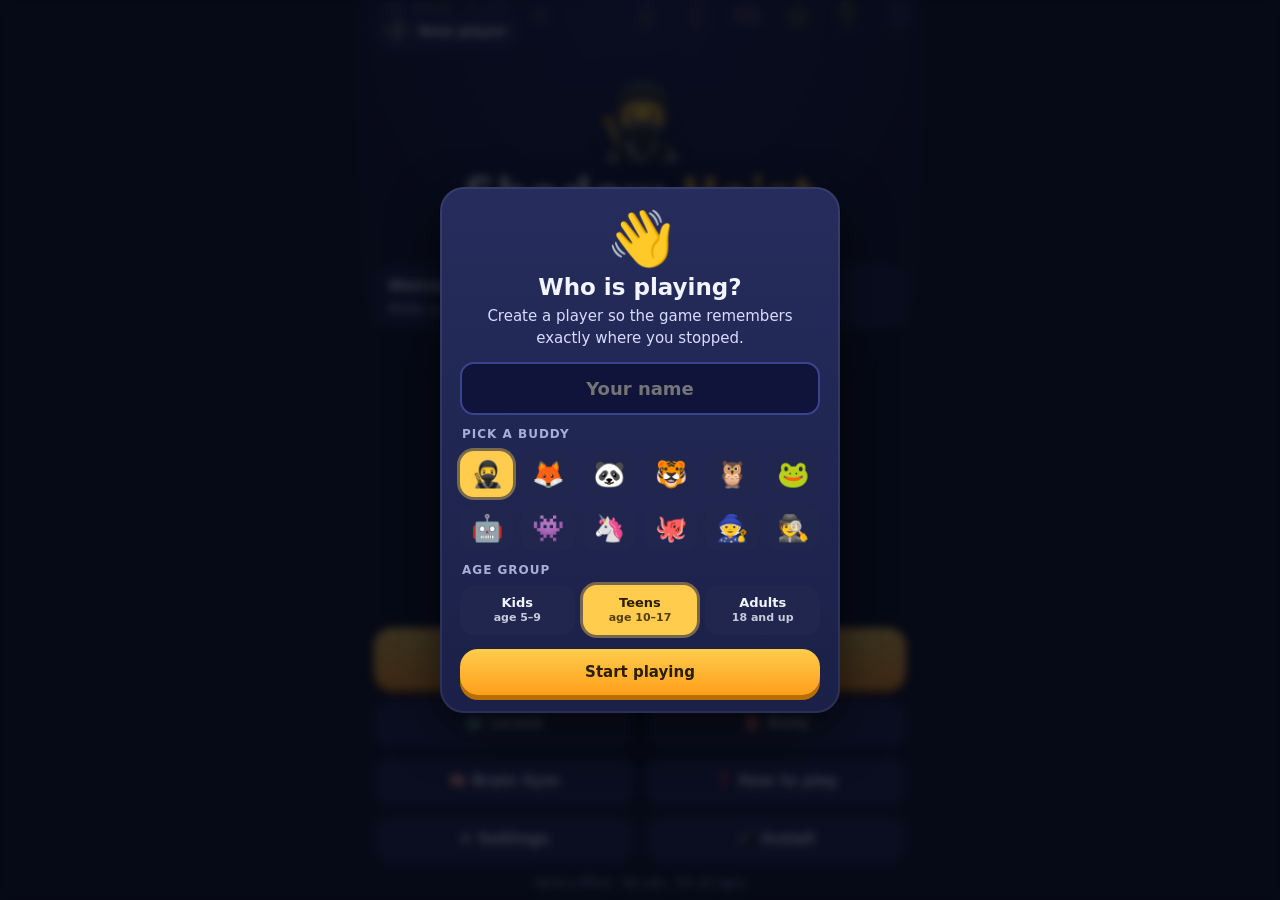
==== commit 9e780bd1: "Add files via upload" ====
--- a/index.html
+++ b/index.html
@@ -13,7 +13,7 @@
 <link rel="manifest" href="/manifest.webmanifest">
 <link rel="icon" href="/icon-192.png">
 <link rel="apple-touch-icon" href="/icon-192.png">
-<link rel="stylesheet" href="/css/style.css">
+<link rel="stylesheet" href="/style.css">
 </head>
 <body>
 <div id="app">
@@ -84,13 +84,13 @@
 <div id="modal" class="modal-wrap" aria-live="polite"></div>
 <div id="toast" role="status"></div>
 
-<script src="/js/levels.js"></script>
-<script src="/js/engine.js"></script>
-<script src="/js/solver.js"></script>
-<script src="/js/store.js"></script>
-<script src="/js/audio.js"></script>
-<script src="/js/ui.js"></script>
-<script src="/js/board.js"></script>
-<script src="/js/game.js"></script>
+<script src="/levels.js"></script>
+<script src="/engine.js"></script>
+<script src="/solver.js"></script>
+<script src="/store.js"></script>
+<script src="/audio.js"></script>
+<script src="/ui.js"></script>
+<script src="/board.js"></script>
+<script src="/game.js"></script>
 </body>
 </html>
--- a/style.css
+++ b/style.css
@@ -0,0 +1,148 @@
+:root{
+  --bg:#0d1020;--bg2:#171b3a;--card:#20264d;--card2:#2b3366;--ink:#f2f4ff;--mute:#a7aed8;
+  --gold:#ffcc4d;--gold2:#ff9f1c;--green:#3ddc97;--red:#ff5d73;--blue:#62b6ff;--violet:#9b7bff;
+  --r:18px;--safe-t:env(safe-area-inset-top,0px);--safe-b:env(safe-area-inset-bottom,0px);
+}
+*{box-sizing:border-box;-webkit-tap-highlight-color:transparent;-webkit-user-select:none;user-select:none}
+html,body{margin:0;height:100%;background:var(--bg);color:var(--ink);font-family:system-ui,-apple-system,"Segoe UI",Roboto,sans-serif;overflow:hidden;touch-action:manipulation;overscroll-behavior:none}
+button{font:inherit;color:inherit;border:0;cursor:pointer}
+input{font:inherit;-webkit-user-select:text;user-select:text}
+#app{position:fixed;inset:0;max-width:560px;margin:0 auto}
+.screen{position:absolute;inset:0;display:none;flex-direction:column;padding:calc(var(--safe-t) + 10px) 14px calc(var(--safe-b) + 10px);background:radial-gradient(120% 80% at 50% 0%,#1d2350 0%,var(--bg) 62%)}
+.screen.active{display:flex;animation:fade .25s ease}
+@keyframes fade{from{opacity:0;transform:translateY(8px)}to{opacity:1;transform:none}}
+.scroll{flex:1;min-height:0;overflow-y:auto;-webkit-overflow-scrolling:touch;touch-action:pan-y;padding-bottom:20px}
+
+/* buttons */
+.btn{background:var(--card);padding:14px 12px;border-radius:var(--r);font-weight:700;font-size:15px;box-shadow:0 4px 0 #11153a;transition:transform .08s,filter .15s}
+.btn:active{transform:translateY(3px);box-shadow:0 1px 0 #11153a}
+.btn.primary{background:linear-gradient(180deg,var(--gold),var(--gold2));color:#2a1d00;box-shadow:0 5px 0 #b86f00}
+.btn.primary:active{box-shadow:0 2px 0 #b86f00}
+.btn.good{background:var(--green);color:#06301f;box-shadow:0 4px 0 #1b8a5c}
+.btn.bad{background:var(--red);color:#3a0510;box-shadow:0 4px 0 #a22c3f}
+.btn.big{font-size:20px;padding:18px 14px}
+.btn.sm{padding:11px 6px;font-size:13px;flex:1}
+.btn[disabled]{opacity:.45;pointer-events:none}
+.icon{background:var(--card);width:46px;height:46px;border-radius:14px;font-size:20px;font-weight:800;flex:none;position:relative}
+.icon:active{background:var(--card2)}
+.chip{background:var(--card);border-radius:30px;padding:8px 14px 8px 10px;font-weight:700;font-size:14px;align-self:flex-start;display:flex;align-items:center;gap:8px;position:relative;z-index:2}
+.chip .av{font-size:22px}
+.pill{background:var(--card);border-radius:20px;padding:8px 12px;font-weight:800;font-size:13px;white-space:nowrap}
+
+/* landing */
+#s-landing{align-items:stretch;justify-content:flex-start;overflow:hidden}
+.bg-float{position:absolute;inset:0;pointer-events:none;overflow:hidden}
+.bg-float span{position:absolute;font-size:28px;opacity:.16;animation:drift linear infinite}
+@keyframes drift{from{transform:translateY(110vh) rotate(0)}to{transform:translateY(-20vh) rotate(360deg)}}
+.hero{text-align:center;margin:3vh 0 2.5vh;position:relative;z-index:1}
+.logo-emoji{font-size:74px;animation:bob 2.4s ease-in-out infinite;filter:drop-shadow(0 8px 18px rgba(0,0,0,.5))}
+@keyframes bob{50%{transform:translateY(-8px)}}
+h1{margin:4px 0 0;font-size:44px;letter-spacing:1px;font-weight:900}
+h1 span{color:var(--gold)}
+.tag{margin:6px 0 0;color:var(--mute);font-weight:600;letter-spacing:2px;font-size:14px}
+.card{position:relative;z-index:1;background:rgba(32,38,77,.75);border-radius:var(--r);padding:12px 14px;margin:0 0 14px;box-shadow:inset 0 0 0 1px rgba(255,255,255,.07);font-size:13px}
+.card b{font-size:15px}
+.card .t{height:10px;border-radius:6px;background:#10143a;overflow:hidden;margin:8px 0 6px}
+.card .t i{display:block;height:100%;background:linear-gradient(90deg,var(--gold),var(--green));border-radius:6px}
+.card .m{display:flex;justify-content:space-between;color:var(--mute);font-weight:700}
+.menu{display:flex;flex-direction:column;gap:12px;position:relative;z-index:1;margin-top:auto}
+.row2{display:grid;grid-template-columns:1fr 1fr;gap:12px}
+.row2 .btn[hidden]{display:none}
+.row2:has(#b-install[hidden]) #b-settings{grid-column:1/-1}
+.foot{text-align:center;color:var(--mute);font-size:12px;margin:14px 0 0;position:relative;z-index:1}
+
+/* top bars */
+.topbar,.hud{display:flex;align-items:center;gap:10px}
+.topbar h2{flex:1;margin:0;font-size:19px}
+.hud-mid{flex:1;text-align:center;min-width:0}
+#g-title{font-weight:900;font-size:17px;white-space:nowrap;overflow:hidden;text-overflow:ellipsis}
+#g-sub{font-size:12px;color:var(--mute);font-weight:600}
+.icon.hint b{position:absolute;right:-5px;top:-6px;background:var(--gold);color:#2a1d00;border-radius:10px;font-size:11px;min-width:20px;padding:2px 4px}
+.icon.hint.glow{animation:glow 1.1s ease-in-out infinite}
+@keyframes glow{50%{box-shadow:0 0 0 6px rgba(255,204,77,.35)}}
+
+/* map */
+.world{margin:16px 0 6px;background:var(--card);border-radius:var(--r);padding:12px 14px}
+.world h3{margin:0;font-size:17px;display:flex;align-items:center;gap:8px}
+.world p{margin:4px 0 0;font-size:12px;color:var(--mute)}
+.world .skill{display:inline-block;margin-top:6px;font-size:11px;font-weight:800;background:var(--card2);padding:3px 9px;border-radius:12px;color:var(--gold)}
+.world.locked{opacity:.5}
+.grid{display:grid;grid-template-columns:repeat(5,1fr);gap:9px;margin-top:10px}
+.lvl{aspect-ratio:1;border-radius:14px;background:var(--card2);font-weight:900;font-size:17px;display:flex;flex-direction:column;align-items:center;justify-content:center;line-height:1.05;position:relative}
+.lvl small{font-size:10px;letter-spacing:-1px;margin-top:2px;color:var(--gold)}
+.lvl.done{background:#1e5a4a}
+.lvl.now{outline:3px solid var(--gold);background:var(--card2);animation:glow 1.4s infinite}
+.lvl.lock{background:#161a38;color:#555d92}
+.lvl.skip{background:#3a3560}
+
+/* game */
+.stats{display:flex;justify-content:space-between;font-size:13px;font-weight:700;color:var(--mute);margin:8px 2px 4px}
+#board-wrap{flex:1;min-height:0;position:relative;border-radius:20px;background:#0a0d22;box-shadow:inset 0 0 0 2px #20264d;overflow:hidden;touch-action:none}
+#board{width:100%;height:100%;display:block}
+#board-msg{position:absolute;left:0;right:0;top:10px;text-align:center;font-weight:800;font-size:14px;pointer-events:none;opacity:0;transition:opacity .3s}
+#board-msg.show{opacity:1}
+#board-msg span{background:rgba(13,16,32,.85);padding:6px 14px;border-radius:14px;display:inline-block}
+.controls{display:flex;align-items:center;gap:10px;margin-top:10px}
+.acts{display:flex;flex-direction:column;gap:8px;flex:1}
+.dpad{display:grid;grid-template-columns:repeat(3,54px);grid-template-rows:repeat(3,54px);gap:4px}
+.dpad[hidden]{display:none}
+.dpad button{background:var(--card);border-radius:14px;font-size:20px;padding:0}
+.dpad button:active{background:var(--card2)}
+.controls:not(:has(.dpad:not([hidden]))) .acts{flex-direction:row}
+
+/* modal */
+.modal-wrap{position:fixed;inset:0;display:none;align-items:center;justify-content:center;background:rgba(6,8,20,.78);padding:18px;z-index:50;backdrop-filter:blur(4px)}
+.modal-wrap.open{display:flex}
+.modal{width:100%;max-width:400px;max-height:90vh;overflow-y:auto;background:linear-gradient(180deg,#262d5c,#1b2048);border-radius:24px;padding:22px 20px 18px;text-align:center;box-shadow:0 18px 50px rgba(0,0,0,.6),inset 0 0 0 2px rgba(255,255,255,.07);animation:pop .28s cubic-bezier(.2,1.4,.4,1);touch-action:pan-y}
+@keyframes pop{from{transform:scale(.8);opacity:0}to{transform:none;opacity:1}}
+.modal .em{font-size:54px;line-height:1.1}
+.modal h2{margin:6px 0 4px;font-size:23px;font-weight:900}
+.modal p{margin:6px 0;color:#d8dcff;line-height:1.45;font-size:15px}
+.modal .tip{background:rgba(255,204,77,.12);border:1px solid rgba(255,204,77,.35);border-radius:14px;padding:10px 12px;margin:12px 0;text-align:left;font-size:13.5px}
+.modal .tip b{color:var(--gold)}
+.modal .btns{display:flex;flex-direction:column;gap:10px;margin-top:14px}
+.modal .btns.row{flex-direction:row}
+.modal .btns.row .btn{flex:1}
+.stars{font-size:46px;letter-spacing:6px;margin:6px 0}
+.stars i{font-style:normal;display:inline-block;filter:grayscale(1) opacity(.35)}
+.stars i.on{filter:none;animation:starpop .5s cubic-bezier(.2,1.8,.4,1) both}
+@keyframes starpop{from{transform:scale(0) rotate(-90deg)}to{transform:none}}
+.kv{display:flex;justify-content:center;gap:10px;flex-wrap:wrap;margin:8px 0}
+.kv span{background:var(--card);border-radius:12px;padding:7px 12px;font-weight:800;font-size:14px}
+.field{width:100%;padding:14px;border-radius:14px;border:2px solid #3a4390;background:#10143a;color:var(--ink);font-size:18px;font-weight:700;text-align:center;margin-top:6px}
+.field:focus{outline:none;border-color:var(--gold)}
+.avatars{display:grid;grid-template-columns:repeat(6,1fr);gap:8px;margin:10px 0}
+.avatars button,.seg button{background:var(--card);border-radius:14px;padding:8px 0;font-size:26px}
+.avatars button.sel,.seg button.sel{background:var(--gold);color:#2a1d00;box-shadow:0 0 0 3px rgba(255,204,77,.4)}
+.seg{display:grid;grid-template-columns:repeat(3,1fr);gap:8px;margin:8px 0}
+.seg button{font-size:13px;font-weight:800;padding:10px 4px;line-height:1.25}
+.seg button small{display:block;font-weight:600;font-size:11px;opacity:.8}
+.lab{text-align:left;font-size:12px;font-weight:800;color:var(--mute);margin:12px 2px 0;letter-spacing:1px;text-transform:uppercase}
+.list{display:flex;flex-direction:column;gap:8px;margin:10px 0}
+.item{display:flex;align-items:center;gap:12px;background:var(--card);border-radius:14px;padding:10px 12px;text-align:left;width:100%}
+.item .av{font-size:30px}
+.item .meta{flex:1;min-width:0}
+.item .meta b{display:block}
+.item .meta small{color:var(--mute)}
+.item.sel{outline:2px solid var(--gold)}
+.sw{display:flex;align-items:center;justify-content:space-between;background:var(--card);border-radius:14px;padding:12px 14px;font-weight:700;width:100%;text-align:left}
+.sw i{width:46px;height:26px;border-radius:14px;background:#3a4390;position:relative;transition:background .2s;flex:none}
+.sw i:after{content:"";position:absolute;left:3px;top:3px;width:20px;height:20px;border-radius:50%;background:#fff;transition:transform .2s}
+.sw.on i{background:var(--green)}
+.sw.on i:after{transform:translateX(20px)}
+.bar{text-align:left;margin:10px 0}
+.bar div.l{display:flex;justify-content:space-between;font-weight:800;font-size:13px;margin-bottom:4px}
+.bar div.t{height:12px;border-radius:8px;background:#10143a;overflow:hidden}
+.bar div.t i{display:block;height:100%;border-radius:8px;background:linear-gradient(90deg,var(--blue),var(--violet))}
+.how{text-align:left;font-size:14px}
+.how li{margin:7px 0}
+.spin{display:inline-block;animation:spin 1s linear infinite}
+@keyframes spin{to{transform:rotate(360deg)}}
+textarea.field{height:90px;font-size:12px;resize:none}
+
+#toast{position:fixed;left:50%;top:calc(var(--safe-t) + 74px);transform:translate(-50%,-20px);background:#fff;color:#14183a;padding:10px 18px;border-radius:20px;font-weight:800;font-size:14px;opacity:0;pointer-events:none;transition:all .3s;z-index:80;max-width:86vw;text-align:center}
+#toast.show{opacity:1;transform:translate(-50%,0)}
+
+@media (max-height:640px){.logo-emoji{font-size:54px}h1{font-size:36px}.btn.big{padding:14px}.hero{margin:1vh 0}}
+@media (prefers-reduced-motion:reduce){*{animation-duration:.01ms!important}}
+body.reduce *{animation-duration:.01ms!important}
